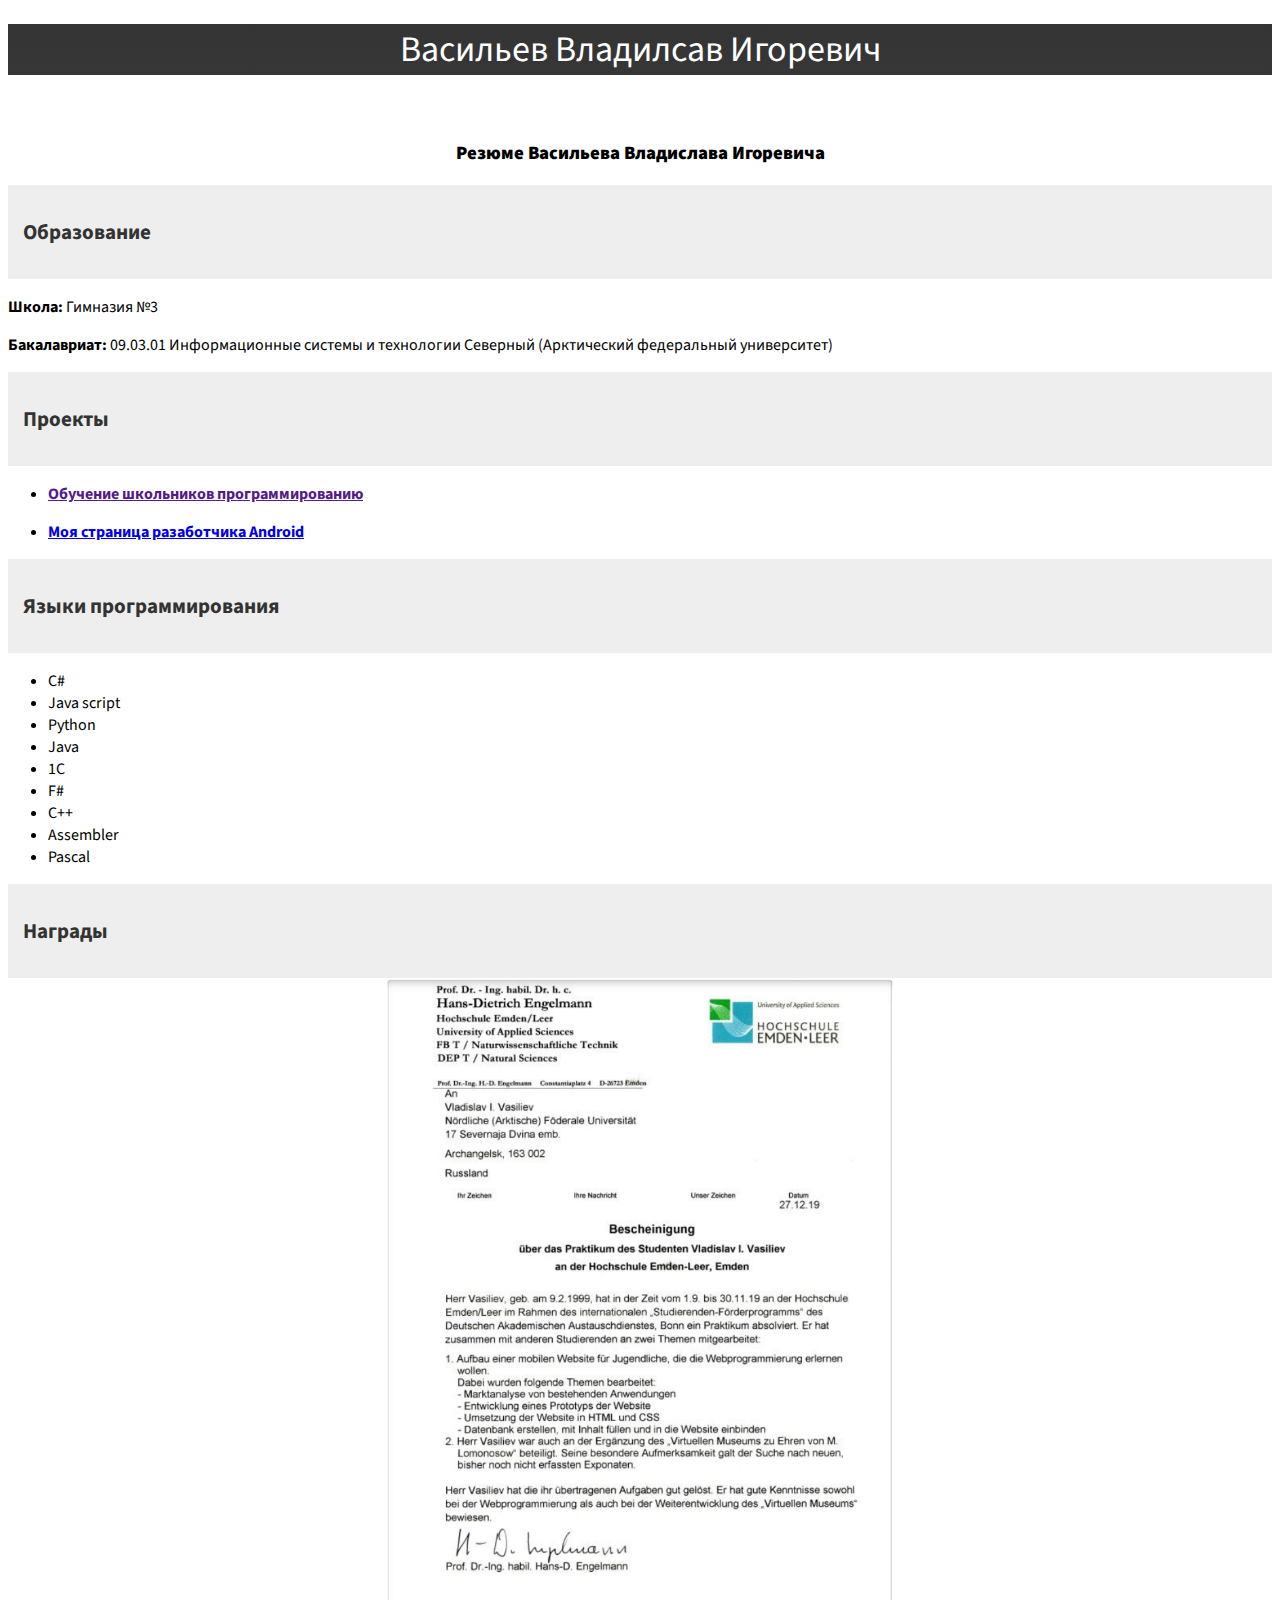
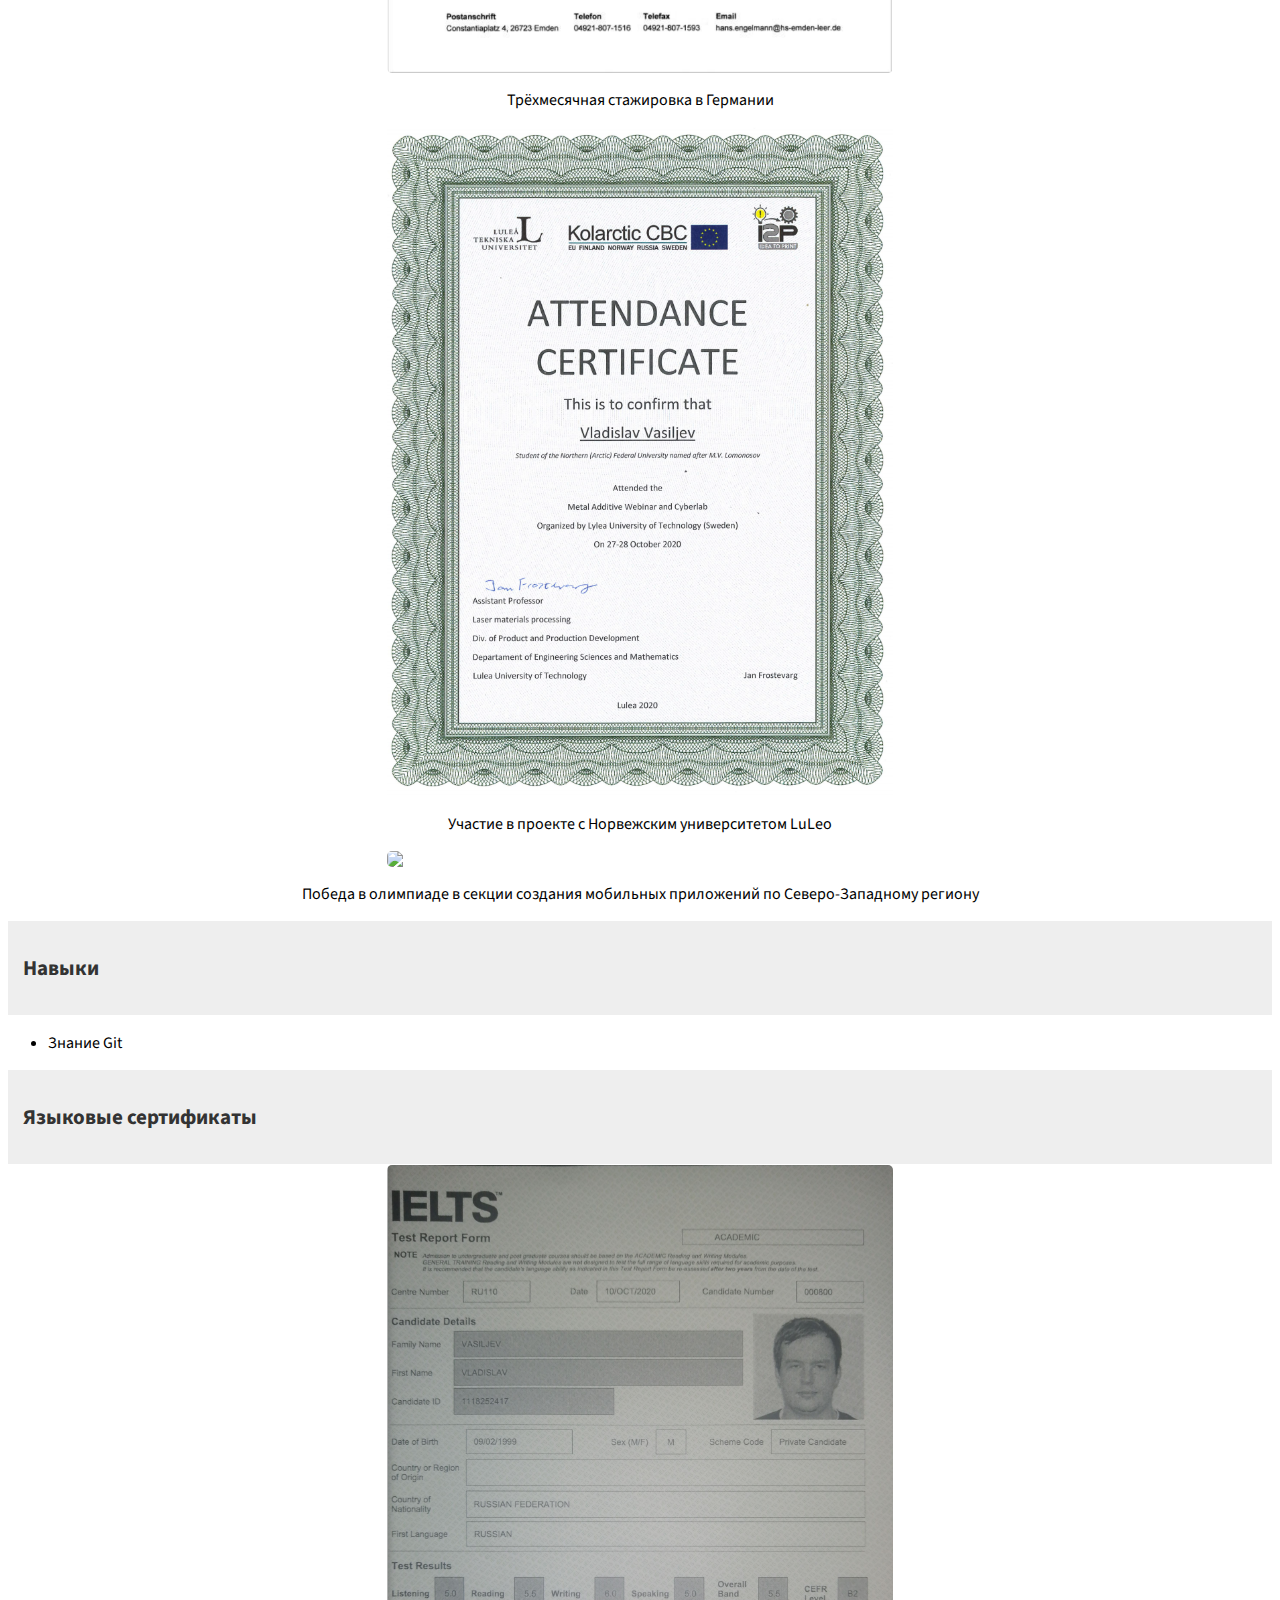
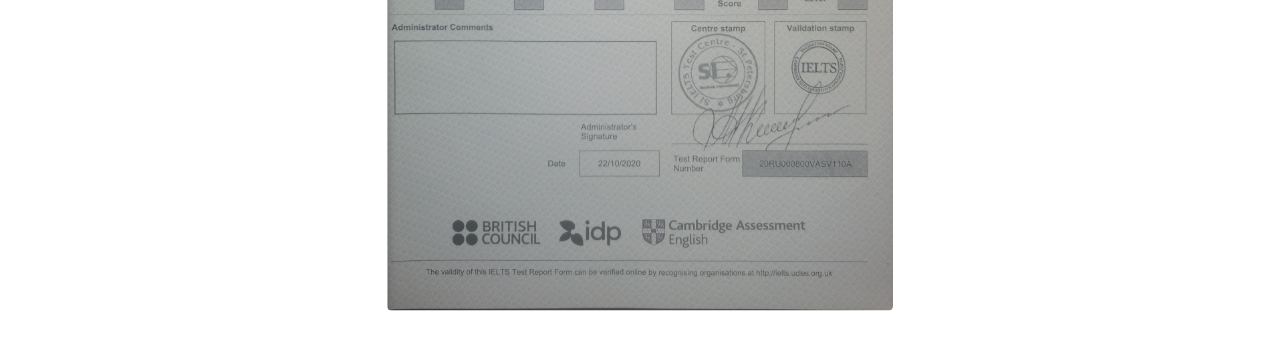
==== index.html @ 50673d23 "*Fixed multiple zoom *Add new Diploms section *Add Diploms images" ====
<!DOCTYPE HTML PUBLIC "-//W3C//DTD HTML 4.01//EN" "http://www.w3.org/TR/html4/strict.dtd">
<html>

<head>
    <meta http-equiv="Content-Type" content="text/html; charset=utf-8">
    <title>Пример веб-страницы</title>
    <!-- CSS only -->
    <link href="https://cdn.jsdelivr.net/npm/bootstrap@5.0.0-beta2/dist/css/bootstrap.min.css" rel="stylesheet"
        integrity="sha384-BmbxuPwQa2lc/FVzBcNJ7UAyJxM6wuqIj61tLrc4wSX0szH/Ev+nYRRuWlolflfl" crossorigin="anonymous">
    <style type="text/css">
        @import 'https://fonts.googleapis.com/css?family=Source+Sans+Pro:400,600,700';

        body {
            background: #FFF;
            font-family: 'Source Sans Pro';
            font-weight: 400;
        }

        h1 {
            color: #333;
            font-size: 36px;
            font-weight: normal;
            text-align: center;
        }

        h1 sup a {
            color: #999;
            font-size: 14px;
            text-decoration: none;
        }

        h1 sup a:hover {
            color: #666;
            text-decoration: none;
        }

        h1 sup a:focus,
        h1 sup a:active {
            color: #666;
            text-decoration: underline;
        }

        h2 {
            color: #333;
            font-size: 30px;
            font-weight: normal;
            text-align: left;
        }

        big {
            color: #333;
            font-size: 20px;
            font-weight: normal;
            margin: 0;
            padding: 0;
            text-align: left;
        }

        big pre {
            display: inline-block;
            font-weight: bold;
            margin: 0;
            padding: 0;
        }

        .faq-container {
            text-align: left;
            margin: 10px auto 30px auto;
            position: relative;
        }

        .faq-container article p {
            margin: 10px 15px 15px 15px;
        }

        .faq-container input[type=checkbox],
        .faq-container input[type=radio] {
            background-color: transparent;
            border: 1px solid transparent;
            height: 1px;
            position: absolute;
            width: 1px;
            margin: 4px 0 0 0;
            outline: none;
        }

        .faq-container input[type=checkbox]+label,
        .faq-container input[type=radio]+label {
            background: #EEEEEE;
            border-bottom: 1px solid #fff;
            color: #333;
            cursor: pointer;
            display: block;
            font-size: 18px;
            font-weight: normal;
            line-height: 32px;
            padding: 10px 15px;
            position: relative;
        }

        .faq-container input[type=checkbox]+label:before,
        .faq-container input[type=radio]+label:before,
        .faq-container input[type=checkbox]+label:after,
        .faq-container input[type=radio]+label:after {
            display: inline-block;
            font-family: FontAwesome;
            font-size: 24px;
            font-style: normal;
            font-weight: normal;
            text-decoration: inherit;
        }

        .faq-container input[type=checkbox]+label:before,
        .faq-container input[type=radio]+label:before {
            /* content: "\f29c"; */
            padding-right: 10px;
        }

        .faq-container input[type=checkbox]+label:after,
        .faq-container input[type=radio]+label:after {
            /* content: "\f054"; */
            float: right;
            padding-left: 10px;
        }

        .faq-container input[type=checkbox]+label:hover,
        .faq-container input[type=radio]+label:hover {
            background: #D6D6D6;
        }

        .faq-container input[type=checkbox]:checked+label,
        .faq-container input[type=radio]:checked+label {
            background: #EEEEEE;
        }

        .faq-container input[type=checkbox]:focus+label,
        .faq-container input[type=radio]:focus+label {
            background: #BEBEBE;
        }

        .faq-container input[type=checkbox]:checked+label:hover,
        .faq-container input[type=radio]:checked+label:hover {
            background: #D6D6D6;
        }

        .faq-container input[type=checkbox]:checked+label:after,
        .faq-container input[type=radio]:checked+label:after {
            -webkit-transform: rotate(90deg);
            -moz-transform: rotate(90deg);
            -ms-transform: rotate(90deg);
            -o-transform: rotate(90deg);
            transform: rotate(90deg);
        }

        .faq-container input[type=checkbox]+label+article,
        .faq-container input[type=radio]+label+article {
            display: none;
            /* display: none; - Content is ignored by screen readers, additionally stops tabbing through hidden content */
            height: 0;
            max-height: 0;
            overflow: hidden;
            /* 0, 0, hidden; - Content is ignored by screen readers, but tab key still steps through hidden elements */
            -webkit-transition: all 1.5s ease-in-out;
            -moz-transition: all 1.5s ease-in-out;
            -o-transition: all 1.5s ease-in-out;
            -ms-transition: all 1.5s ease-in-out;
            transition: all 1.5s ease-in-out;
        }

        .faq-container input[type=checkbox]:checked+label+article,
        .faq-container input[type=radio]:checked+label+article {
            display: block;
            height: auto;
            max-height: 2000px;
            -webkit-transition: all 1.5s ease-in-out;
            -moz-transition: all 1.5s ease-in-out;
            -o-transition: all 1.5s ease-in-out;
            -ms-transition: all 1.5s ease-in-out;
            transition: all 1.5s ease-in-out;
        }

        .headership {
            background: linear-gradient(rgba(0, 0, 0, 0.8), rgb(92, 92, 92)), url(http://webexpert.com.ua/wp-content/uploads/2020/03/source-code.jpeg);
            background-repeat: no-repeat;
            background-size: cover;
            background-attachment: fixed;
            background-position: top;
        }

        .header-color {
            color: #ffffff;
        }

        /* image zoom */
        #myImg {
            border-radius: 5px;
            cursor: pointer;
            transition: 0.3s;
            display: block;
            margin-left: auto;
            margin-right: auto
        }

        #myImg:hover {
            opacity: 0.7;
        }

        /* The Modal (background) */
        .modal {
            display: none;
            /* Hidden by default */
            position: fixed;
            /* Stay in place */
            z-index: 1;
            /* Sit on top */
            padding-top: 100px;
            /* Location of the box */
            left: 0;
            top: 0;
            width: 100%;
            /* Full width */
            height: 100%;
            /* Full height */
            overflow: auto;
            /* Enable scroll if needed */
            background-color: rgb(0, 0, 0);
            /* Fallback color */
            background-color: rgba(0, 0, 0, 0.9);
            /* Black w/ opacity */
        }

        /* Modal Content (image) */
        .modal-content {
            margin: auto;
            display: block;
            width: 75%;
            /* //max-width: 75%; */
        }

        /* Caption of Modal Image */
        #caption {
            margin: auto;
            display: block;
            width: 80%;
            max-width: 700px;
            text-align: center;
            color: #ccc;
            padding: 10px 0;
            height: 150px;
        }

        /* Add Animation */
        .modal-content,
        #caption {
            -webkit-animation-name: zoom;
            -webkit-animation-duration: 0.6s;
            animation-name: zoom;
            animation-duration: 0.6s;
        }

        .out {
            animation-name: zoom-out;
            animation-duration: 0.6s;
        }

        @-webkit-keyframes zoom {
            from {
                -webkit-transform: scale(1)
            }

            to {
                -webkit-transform: scale(2)
            }
        }

        @keyframes zoom {
            from {
                transform: scale(0.4)
            }

            to {
                transform: scale(1)
            }
        }

        @keyframes zoom-out {
            from {
                transform: scale(1)
            }

            to {
                transform: scale(0)
            }
        }

        /* The Close Button */
        .close {
            position: absolute;
            top: 15px;
            right: 35px;
            color: #f1f1f1;
            font-size: 40px;
            font-weight: bold;
            transition: 0.3s;
        }

        .close:hover,
        .close:focus {
            color: #bbb;
            text-decoration: none;
            cursor: pointer;
        }

        /* 100% Image Width on Smaller Screens */
        @media only screen and (max-width: 700px) {
            .modal-content {
                width: 100%;
            }
        }
    </style>
</head>

<body>
    <main>
        <div class="headership position-relative overflow-hidden p-3 p-md-5 text-center bg-light">
            <div class="p-lg-5 mx-auto my-5">
                <h1 class="display-4 fw-normal header-color">Васильев Владилсав Игоревич</h1>
                <p class="lead fw-normal"></p>
            </div>
        </div>


        <div class="container">
            <br>
            <h3 align="center"><b>Резюме Васильева Владислава Игоревича</b></h3>
            <section class="faq-container">

                <input id="faq2a" name="faq2" type="checkbox" checked="checked" data-bs-toggle="collapse"
                    href="#multiCollapseExample1" role="button" aria-expanded="false"
                    aria-controls="multiCollapseExample1">
                <label for="faq2a">
                    <h3>Образование</h3>
                </label>
                <div class="col">
                    <div class="collapse multi-collapse" id="multiCollapseExample1">
                        <div class="card card-body">
                            <p><strong>Школа:</strong> Гимназия №3</p>
                            <p><strong>Бакалавриат:</strong> 09.03.01 Информационные системы и технологии Северный
                                (Арктический
                                федеральный университет)</p>
                        </div>
                    </div>
                </div>

                <input id="faq2b" name="faq2" type="checkbox" checked="checked" data-bs-toggle="collapse"
                    href="#multiCollapseExample2" role="button" aria-expanded="false"
                    aria-controls="multiCollapseExample2">
                <label for="faq2b">
                    <h3>Проекты</h3>
                </label>
                <div class="col">
                    <div class="collapse multi-collapse" id="multiCollapseExample2">
                        <div class="card card-body">
                            <ul>
                                <li>
                                    <p><strong><a href="">Обучение школьников программированию</a></strong></p>
                                </li>
                                <li>
                                    <p><strong><a
                                                href="https://play.google.com/store/apps/dev?id=5804151805966242972&hl=ru&gl=US">Моя
                                                страница разаботчика Android</a></strong></p>
                                </li>
                            </ul>
                        </div>
                    </div>
                </div>

                <input id="faq2c" name="faq2" type="checkbox" data-bs-toggle="collapse" href="#multiCollapseExample3"
                    role="button" aria-expanded="false" aria-controls="multiCollapseExample3">
                <label for="faq2c">
                    <h3>Языки программирования</h3>
                </label>
                <div class="col">
                    <div class="collapse multi-collapse" id="multiCollapseExample3">
                        <div class="card card-body">
                            <ul>
                                <li>C#</li>
                                <li>Java script</li>
                                <li>Python</li>
                                <li>Java</li>
                                <li>1C</li>
                                <li>F#</li>
                                <li>C++</li>
                                <li>Assembler</li>
                                <li>Pascal</li>
                            </ul>
                        </div>
                    </div>
                </div>

                <input id="faq2d" name="faq2" type="checkbox" data-bs-toggle="collapse" href="#multiCollapseExample4"
                    role="button" aria-expanded="false" aria-controls="multiCollapseExample4">
                <label for="faq2d">
                    <h3>Награды</h3>
                </label>
                <div class="col">
                    <div class="collapse multi-collapse" id="multiCollapseExample4">
                        <div class="card card-body">
                            <img id="myImg" src="img/GermanyIntership.png" width="40%" onclick="ImgClick(1)">
                            <div id="myModal1" class="modal" onclick="Modal()">
                                <img class="modal-content" id="img1" src="img/GermanyIntership.png">
                            </div>
                            <p align="center">Трёхмесячная стажировка в Германии</p>
                            <img id="myImg" src="img/IdeaToProject.png" width="40%" onclick="ImgClick(2)">
                            <div id="myModal2" class="modal" onclick="Modal()">
                                <img class="modal-content" id="img2" src="img/IdeaToProject.png">
                            </div>
                            <p align="center">Участие в проекте с Норвежским университетом LuLeo</p>
                            <img id="myImg" src="img/ITPlanet.png" width="40%" onclick="ImgClick(3)">
                            <div id="myModal3" class="modal" onclick="Modal()">
                                <img class="modal-content" id="img3" src="img/ITPlanet.png">
                            </div>
                            <p align="center">Победа в олимпиаде в секции создания мобильных приложений по Северо-Западному региону</p>
                        </div>
                    </div>
                </div>

                <input id="faq2e" name="faq2" type="checkbox" data-bs-toggle="collapse" href="#multiCollapseExample5"
                    role="button" aria-expanded="false" aria-controls="multiCollapseExample5">
                <label for="faq2e">
                    <h3>Навыки</h3>
                </label>
                <div class="col">
                    <div class="collapse multi-collapse" id="multiCollapseExample5">
                        <div class="card card-body">
                            <ul>
                                <li>Знание Git</li>
                            </ul>
                        </div>
                    </div>
                </div>

                <input id="faq2f" name="faq2" type="checkbox" data-bs-toggle="collapse" href="#multiCollapseExample6"
                    role="button" aria-expanded="false" aria-controls="multiCollapseExample6">
                <label for="faq2f">
                    <h3>Языковые сертификаты</h3>
                </label>
                <div class="col">
                    <div class="collapse multi-collapse" id="multiCollapseExample6">
                        <div class="card card-body">
                            <img id="myImg" src="img/IELTS.png" width="40%" onclick="ImgClick(4)">
                            <div id="myModal4" class="modal" onclick="Modal()">
                                <img class="modal-content" id="img4" src="img/IELTS.png">
                            </div>
                        </div>
                    </div>
                </div>
            </section>
        </div>
    </main>
    <!-- JavaScript Bundle with Popper -->
    <script src="https://cdn.jsdelivr.net/npm/bootstrap@5.0.0-beta2/dist/js/bootstrap.bundle.min.js"
        integrity="sha384-b5kHyXgcpbZJO/tY9Ul7kGkf1S0CWuKcCD38l8YkeH8z8QjE0GmW1gYU5S9FOnJ0" crossorigin="anonymous">
    </script>
    <script>
        // Get the modal
        var modal
        var ImgElemGlobal = "null";

        // Get the image and insert it inside the modal - use its "alt" text as a caption
        // var img = document.getElementById('myImg');
        // var modalImg = document.getElementById("img01");
        // var captionText = document.getElementById("caption");
        // img.onclick = function (ImgElement) {
        function ImgClick(ImgElement){
            modal = document.getElementById('myModal' + ImgElement);
            var img = document.getElementById("myImg" + ImgElement);
            var modalImg = document.getElementById("img" + ImgElement);
            var captionText = document.getElementById("caption" + ImgElement);
            modal.style.display = "block";
            // modalImg.src = this.src;
            modalImg.alt = this.alt;
            ImgElemGlobal = ImgElement;
            // captionText.innerHTML = this.alt;
        }



        // When the user clicks on <span> (x), close the modal
        // modal.onclick = function () {
        function Modal(){
            ImgElemGlobal.className += " out";
            setTimeout(function () {
                modal.style.display = "none";
                ImgElemGlobal.className = "modal-content";
            }, 400);

        }

    </script>

</body>

</html>




<!-- <div class="container">
        <section class="accordion">
            <input type="checkbox" name="collapse" id="handle1" checked="checked">
            <h2 class="handle">
                <label for="handle1">Образование</label>
            </h2>
            <div class="content">
                <p><strong>Школа:</strong> Гимназия №3</p>
                <p><strong>Бакалавриат:</strong> 09.03.01 Информационные системы и технологии Северный (Арктический
                    федеральный университет)</p>
            </div>
        </section>
        <section class="accordion">
            <input type="checkbox" name="collapse" id="handle2">
            <h2 class="handle">
                <label for="handle2">Проекты</label>
            </h2>
            <div class="content">
                <ul>
                    <li><p><strong><a href = "">Обучение школьников программированию</a></strong></p></li>
                    <li><p><strong><a href = "https://play.google.com/store/apps/dev?id=5804151805966242972&hl=ru&gl=US">Моя страница разаботчика Android</a></strong></p></li>
                </ul>
            </div>
        </section>
        <section class="accordion">
            <input type="checkbox" name="collapse" id="handle3">
            <h2 class="handle">
                <label for="handle3">Языки программирования</label>
            </h2>
            <div class="content">
                <ul>
                    <li>C#</li>
                    <li>Java script</li>
                    <li>Python</li>
                    <li>Java</li>
                    <li>1C</li>
                    <li>F#</li>
                    <li>C++</li>
                    <li>Assembler</li>
                    <li>Pascal</li>
                </ul>
            </div>
        </section>
        <section class="accordion">
            <input type="checkbox" name="collapse" id="handle4">
            <h2 class="handle">
                <label for="handle4">Навыки</label>
            </h2>
            <div class="content">
                <ul>
                    <li>Знание Git</li>
                </ul>
            </div>
        </section>
        <section class="accordion">
            <input type="checkbox" name="collapse" id="handle5">
            <h2 class="handle">
                <label for="handle5">Языковые сертификаты</label>
            </h2>
            <div class="content">

            </div>
        </section> -->
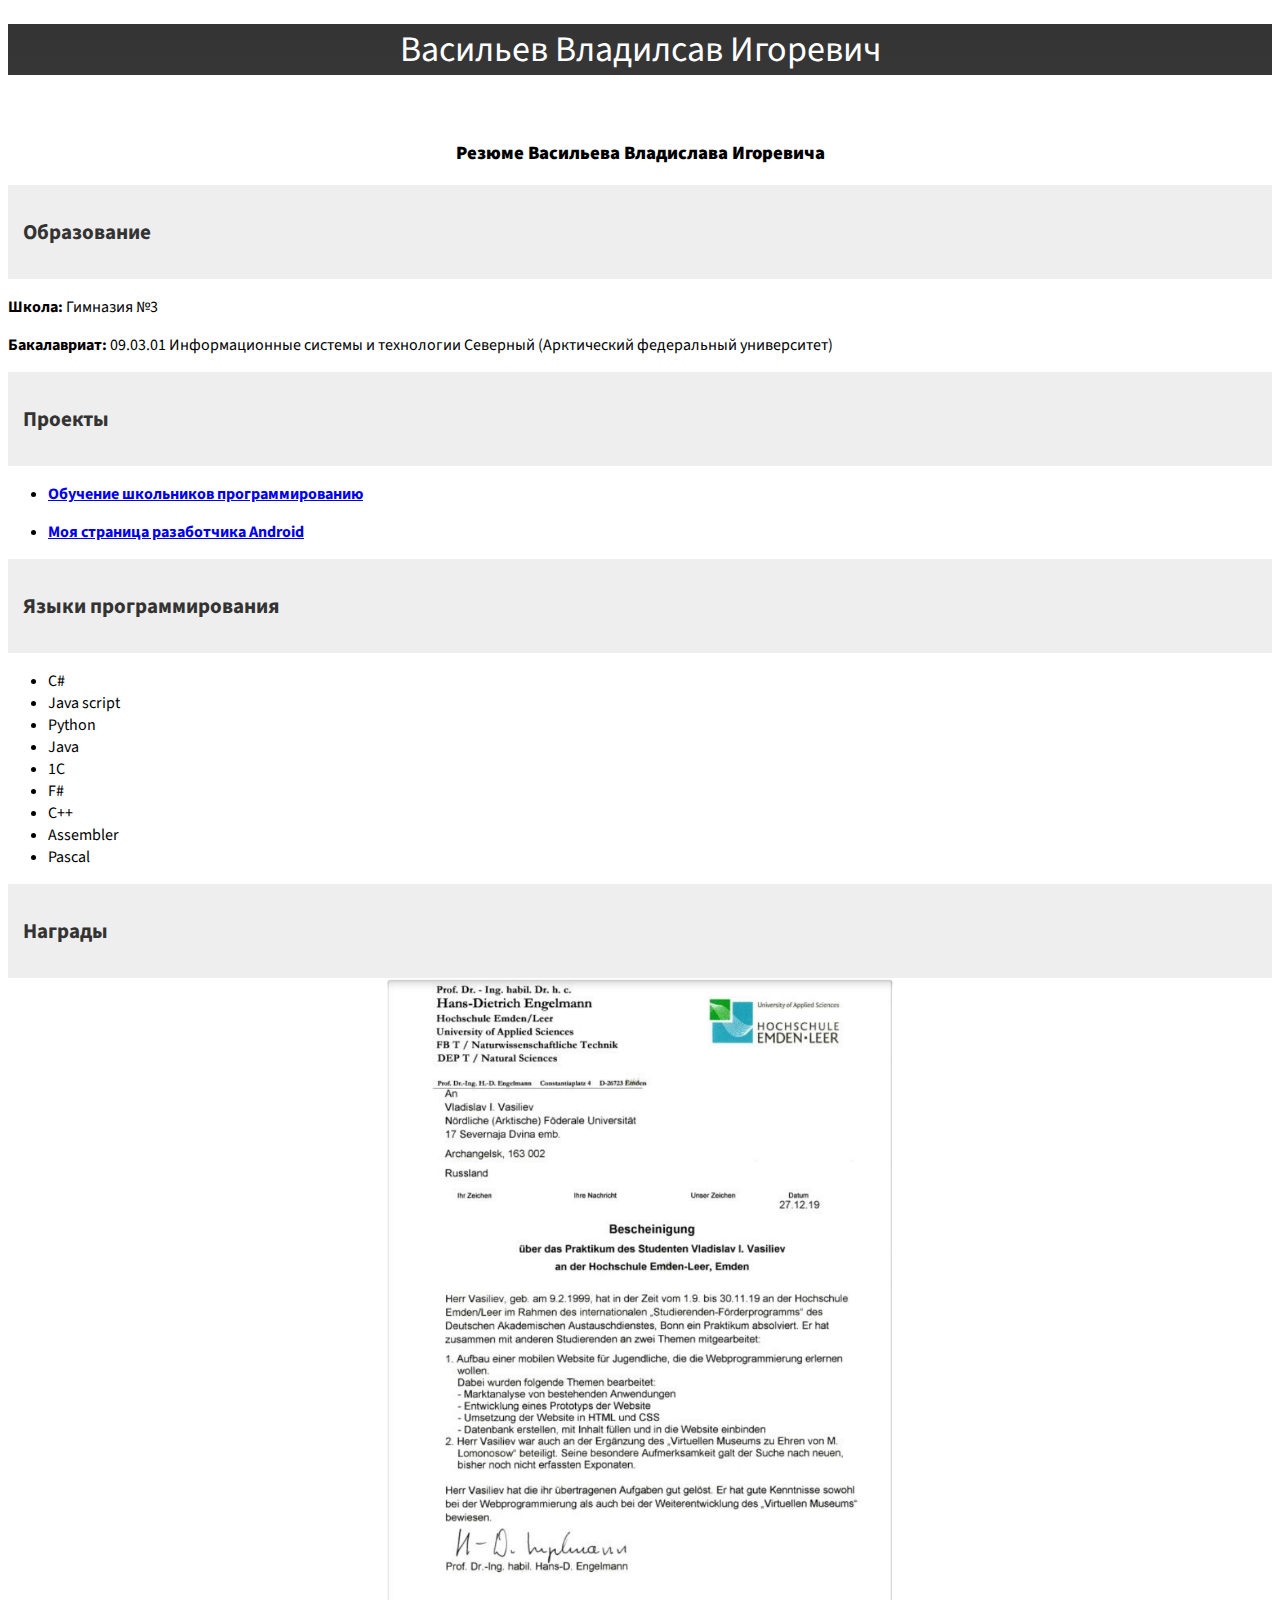
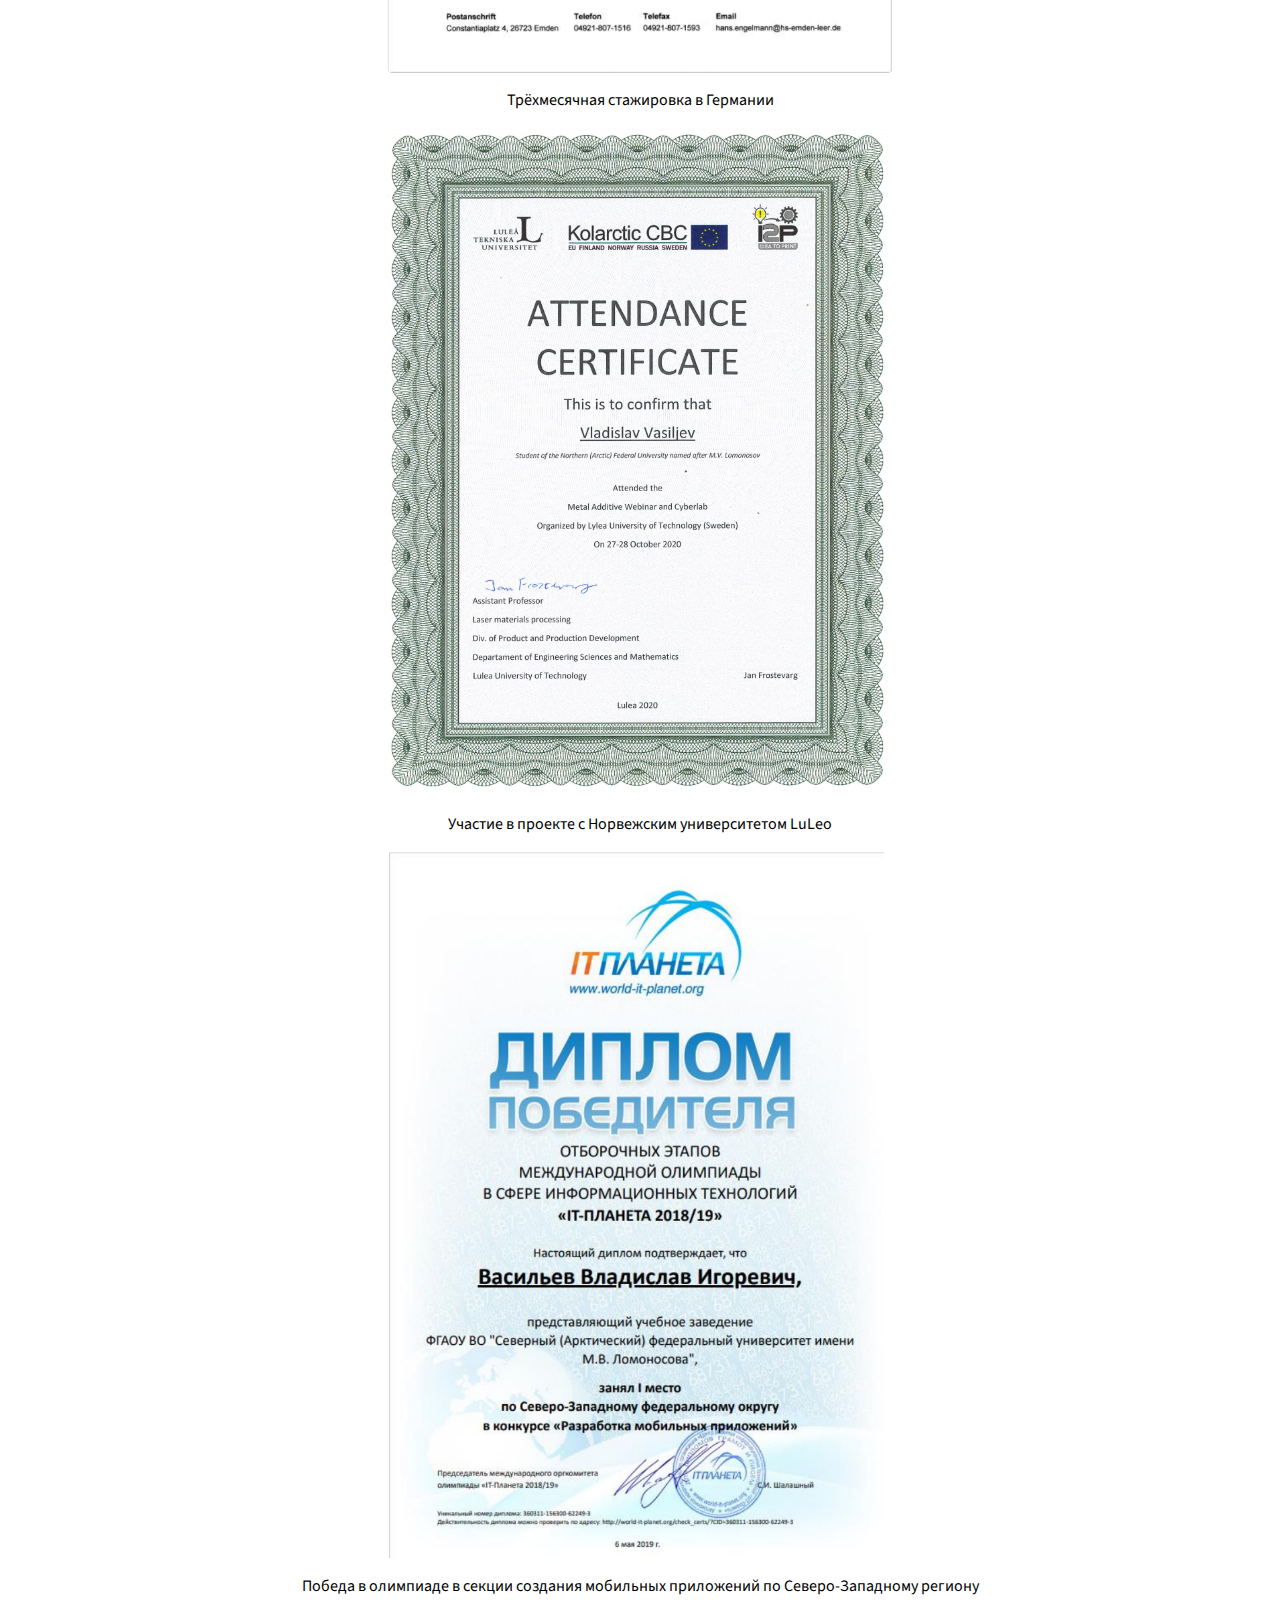
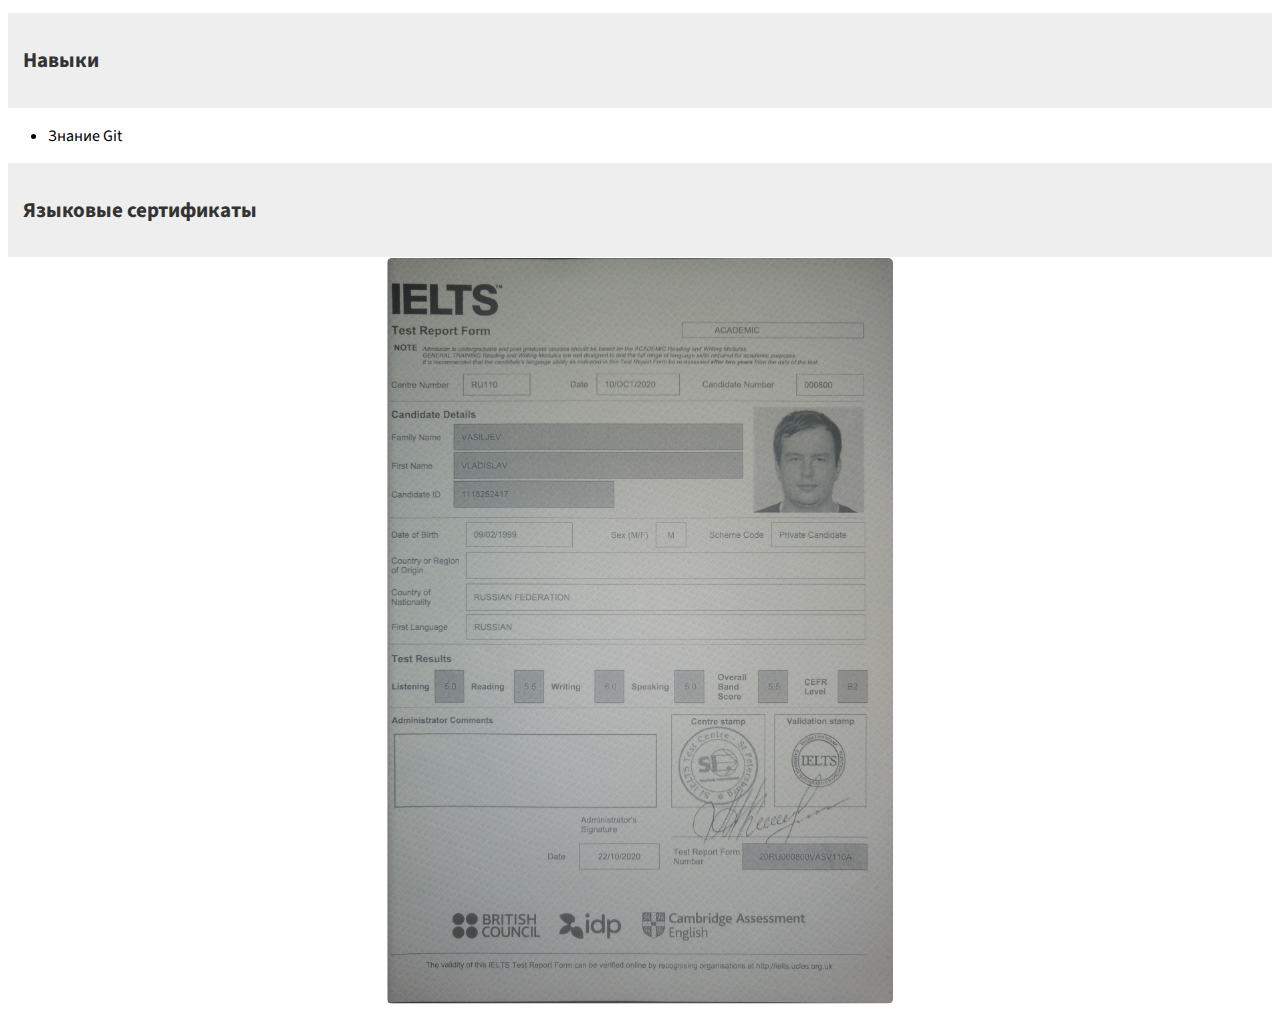
==== commit 8ccbffa9: "*add German project link" ====
--- a/index.html
+++ b/index.html
@@ -363,7 +363,7 @@
                         <div class="card card-body">
                             <ul>
                                 <li>
-                                    <p><strong><a href="">Обучение школьников программированию</a></strong></p>
+                                    <p><strong><a href="https://ostfriesland-programmiert.firebaseapp.com/">Обучение школьников программированию</a></strong></p>
                                 </li>
                                 <li>
                                     <p><strong><a
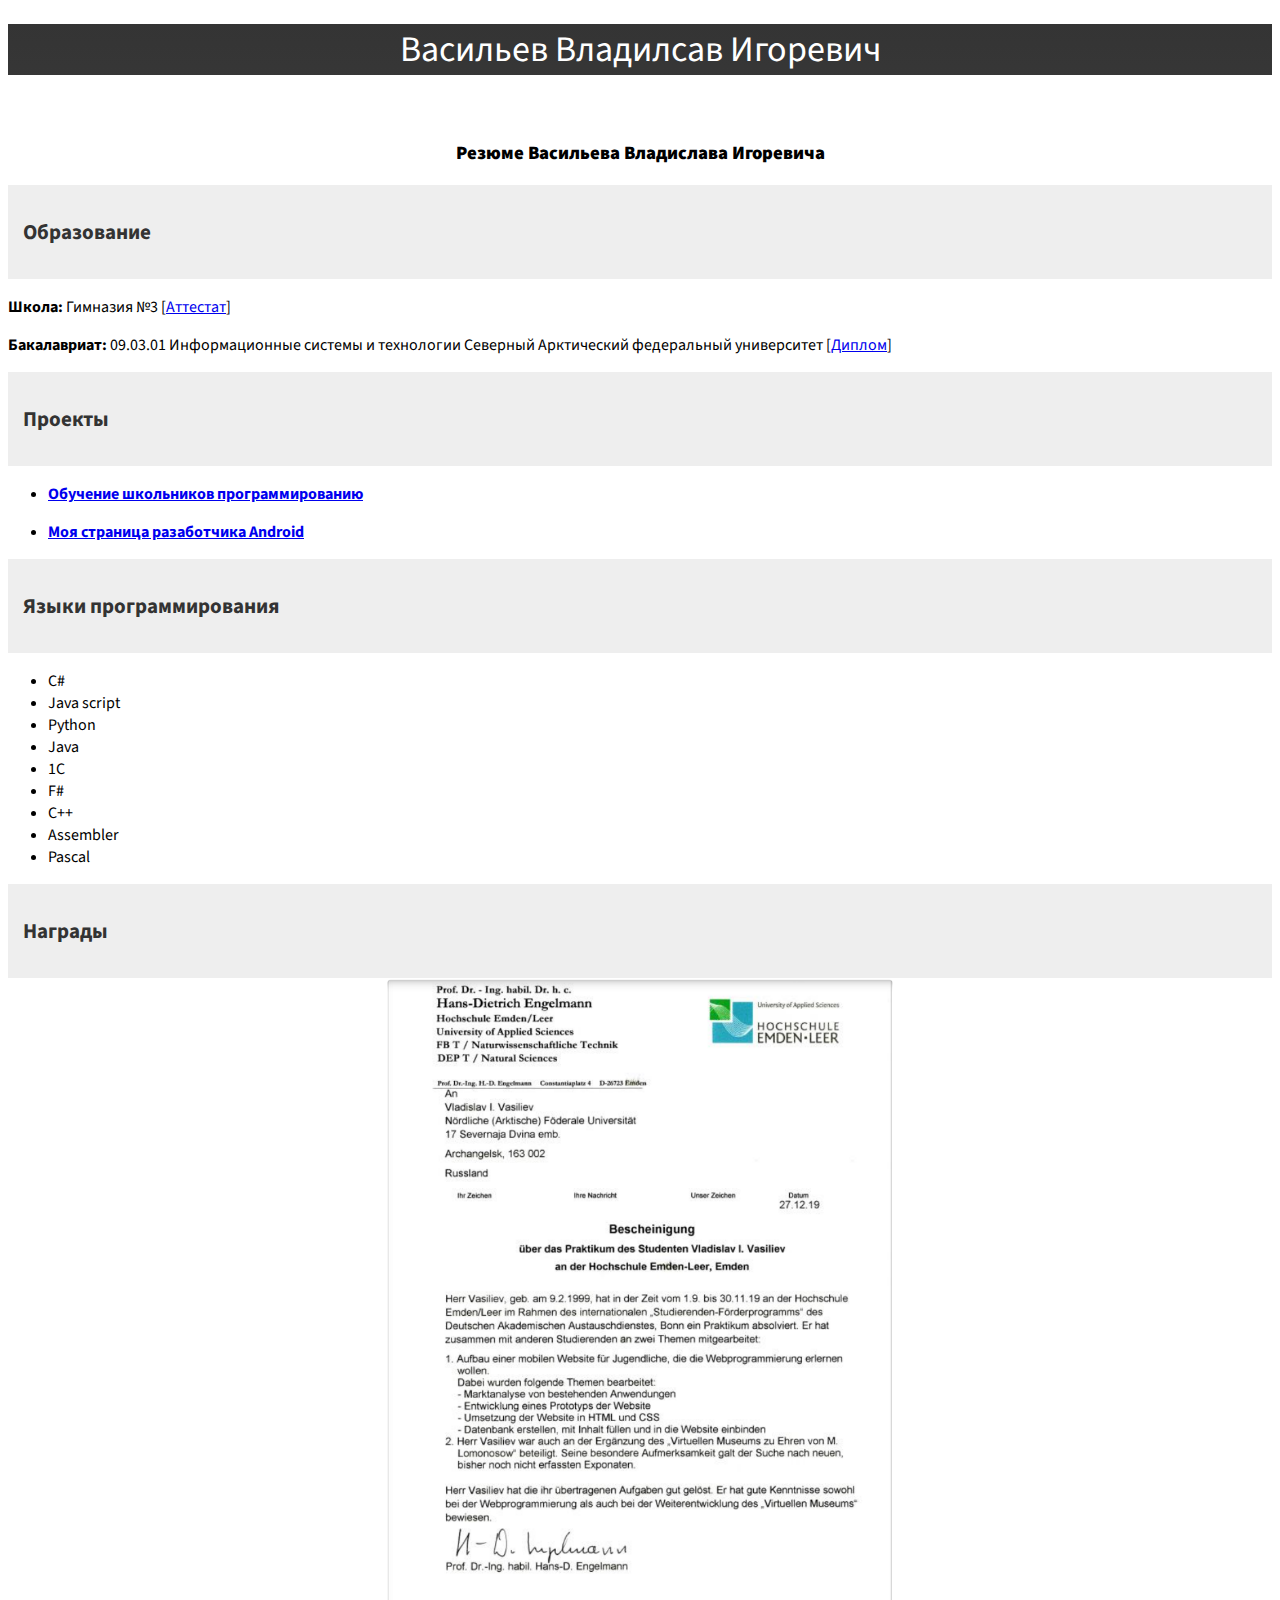
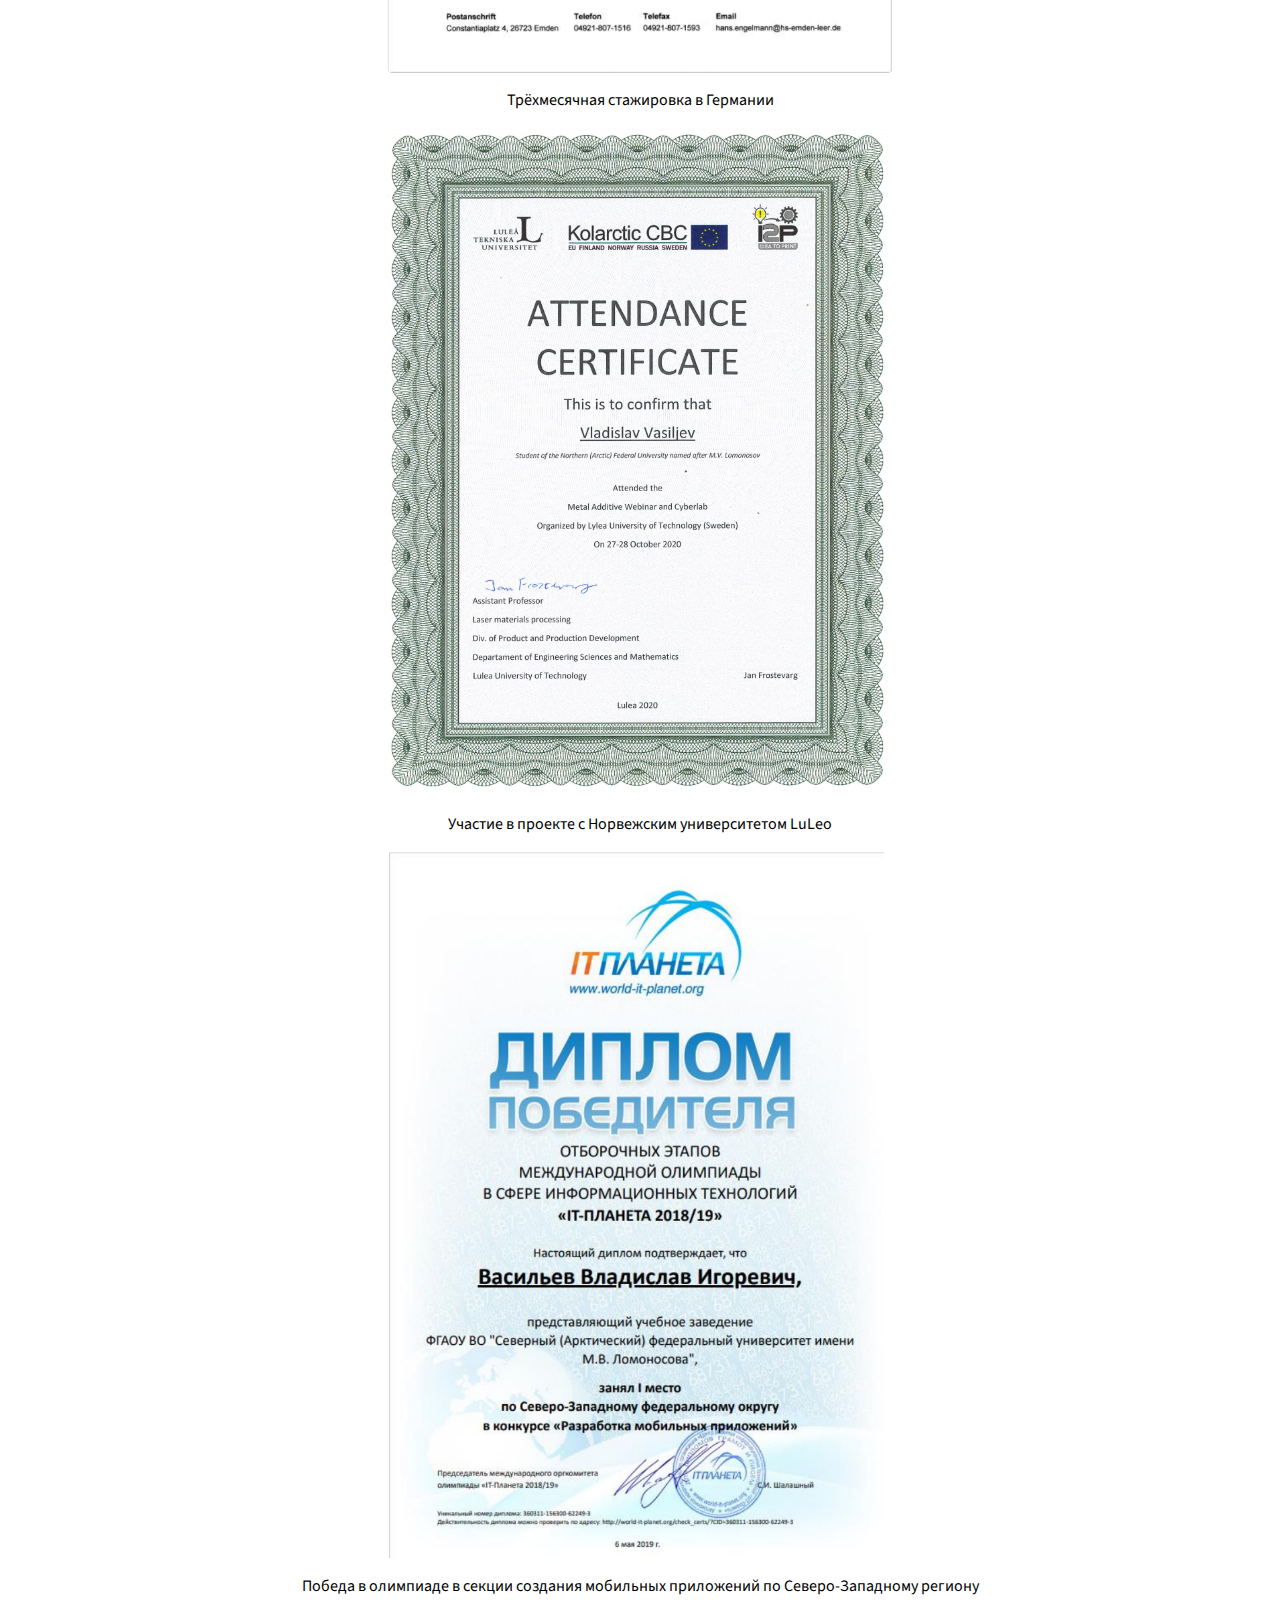
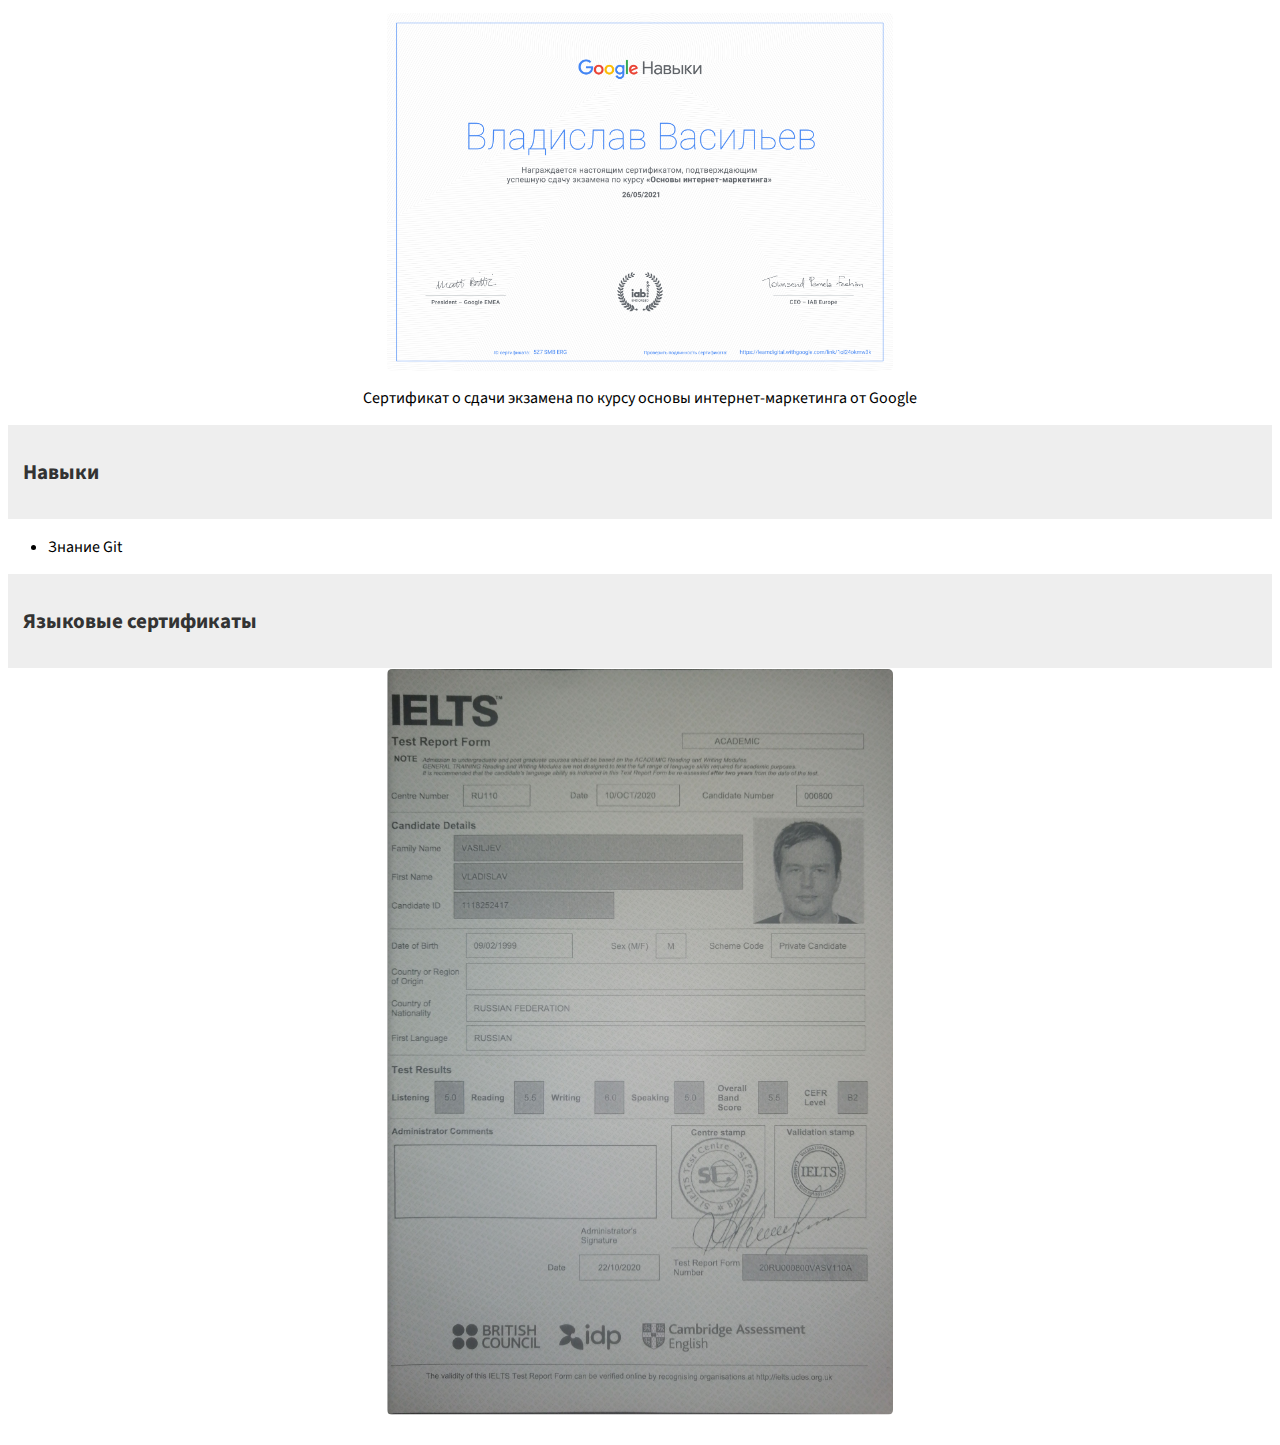
==== commit 61782b9c: "Add logo and others" ====
--- a/index.html
+++ b/index.html
@@ -3,7 +3,8 @@
 
 <head>
     <meta http-equiv="Content-Type" content="text/html; charset=utf-8">
-    <title>Пример веб-страницы</title>
+    <title>Резюме Васильева Владислава</title>
+    <link rel="icon" href="/img/cv.svg" type="image/png">
     <!-- CSS only -->
     <link href="https://cdn.jsdelivr.net/npm/bootstrap@5.0.0-beta2/dist/css/bootstrap.min.css" rel="stylesheet"
         integrity="sha384-BmbxuPwQa2lc/FVzBcNJ7UAyJxM6wuqIj61tLrc4wSX0szH/Ev+nYRRuWlolflfl" crossorigin="anonymous">
@@ -344,10 +345,10 @@
                 <div class="col">
                     <div class="collapse multi-collapse" id="multiCollapseExample1">
                         <div class="card card-body">
-                            <p><strong>Школа:</strong> Гимназия №3</p>
+                            <p><strong>Школа:</strong> Гимназия №3 [<a href="school.html">Аттестат</a>]</p> 
                             <p><strong>Бакалавриат:</strong> 09.03.01 Информационные системы и технологии Северный
-                                (Арктический
-                                федеральный университет)</p>
+                                Арктический
+                                федеральный университет  [<a href="university.html">Диплом</a>]</p>
                         </div>
                     </div>
                 </div>
@@ -421,6 +422,11 @@
                                 <img class="modal-content" id="img3" src="img/ITPlanet.png">
                             </div>
                             <p align="center">Победа в олимпиаде в секции создания мобильных приложений по Северо-Западному региону</p>
+                            <img id="myImg" src="img/GoogleMarketing.png" width="40%" onclick="ImgClick(4)">
+                            <div id="myModal4" class="modal" onclick="Modal()">
+                                <img class="modal-content" id="img4" src="img/GoogleMarketing.png">
+                            </div>
+                            <p align="center">Сертификат о сдачи экзамена по курсу основы интернет-маркетинга от Google</p>
                         </div>
                     </div>
                 </div>
@@ -448,9 +454,9 @@
                 <div class="col">
                     <div class="collapse multi-collapse" id="multiCollapseExample6">
                         <div class="card card-body">
-                            <img id="myImg" src="img/IELTS.png" width="40%" onclick="ImgClick(4)">
-                            <div id="myModal4" class="modal" onclick="Modal()">
-                                <img class="modal-content" id="img4" src="img/IELTS.png">
+                            <img id="myImg" src="img/IELTS.png" width="40%" onclick="ImgClick(5)">
+                            <div id="myModal5" class="modal" onclick="Modal()">
+                                <img class="modal-content" id="img5" src="img/IELTS.png">
                             </div>
                         </div>
                     </div>
@@ -500,72 +506,4 @@
     </script>
 
 </body>
-
-</html>
-
-
-
-
-<!-- <div class="container">
-        <section class="accordion">
-            <input type="checkbox" name="collapse" id="handle1" checked="checked">
-            <h2 class="handle">
-                <label for="handle1">Образование</label>
-            </h2>
-            <div class="content">
-                <p><strong>Школа:</strong> Гимназия №3</p>
-                <p><strong>Бакалавриат:</strong> 09.03.01 Информационные системы и технологии Северный (Арктический
-                    федеральный университет)</p>
-            </div>
-        </section>
-        <section class="accordion">
-            <input type="checkbox" name="collapse" id="handle2">
-            <h2 class="handle">
-                <label for="handle2">Проекты</label>
-            </h2>
-            <div class="content">
-                <ul>
-                    <li><p><strong><a href = "">Обучение школьников программированию</a></strong></p></li>
-                    <li><p><strong><a href = "https://play.google.com/store/apps/dev?id=5804151805966242972&hl=ru&gl=US">Моя страница разаботчика Android</a></strong></p></li>
-                </ul>
-            </div>
-        </section>
-        <section class="accordion">
-            <input type="checkbox" name="collapse" id="handle3">
-            <h2 class="handle">
-                <label for="handle3">Языки программирования</label>
-            </h2>
-            <div class="content">
-                <ul>
-                    <li>C#</li>
-                    <li>Java script</li>
-                    <li>Python</li>
-                    <li>Java</li>
-                    <li>1C</li>
-                    <li>F#</li>
-                    <li>C++</li>
-                    <li>Assembler</li>
-                    <li>Pascal</li>
-                </ul>
-            </div>
-        </section>
-        <section class="accordion">
-            <input type="checkbox" name="collapse" id="handle4">
-            <h2 class="handle">
-                <label for="handle4">Навыки</label>
-            </h2>
-            <div class="content">
-                <ul>
-                    <li>Знание Git</li>
-                </ul>
-            </div>
-        </section>
-        <section class="accordion">
-            <input type="checkbox" name="collapse" id="handle5">
-            <h2 class="handle">
-                <label for="handle5">Языковые сертификаты</label>
-            </h2>
-            <div class="content">
-
-            </div>
-        </section> -->+</html>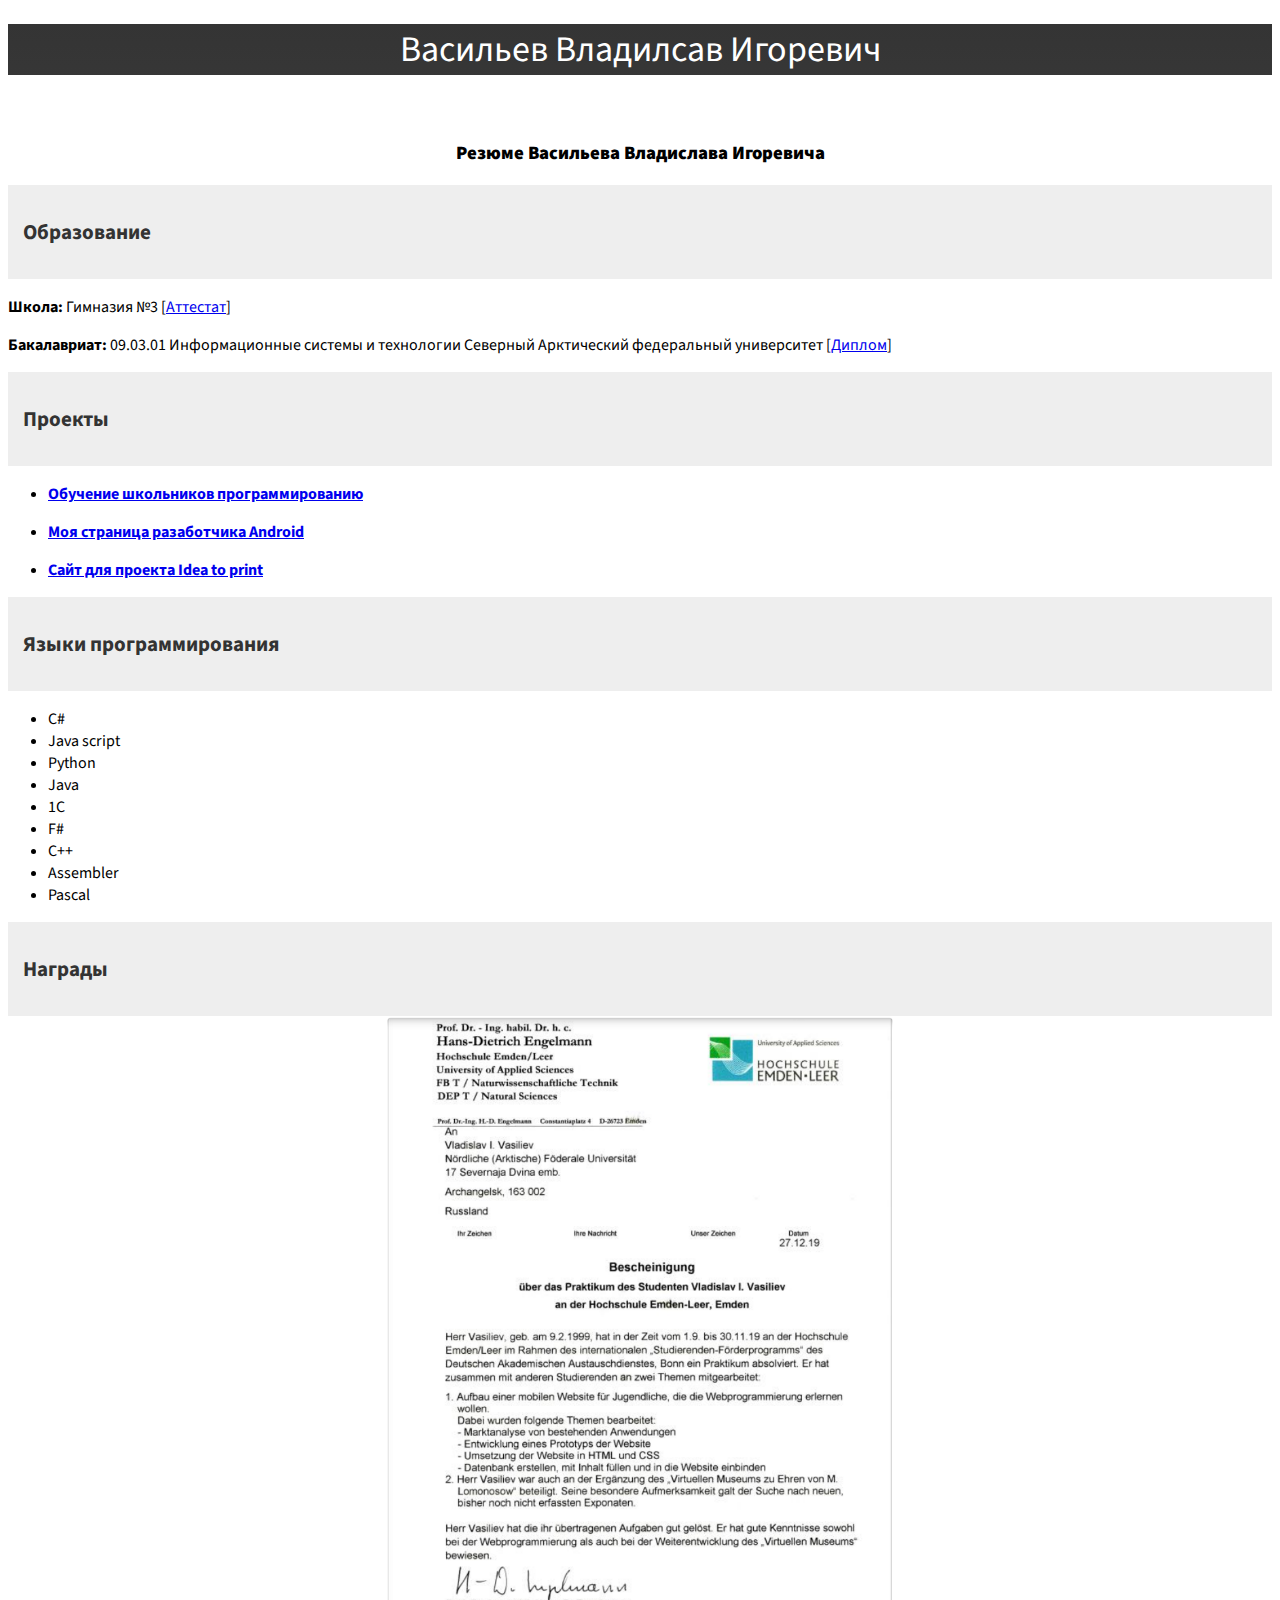
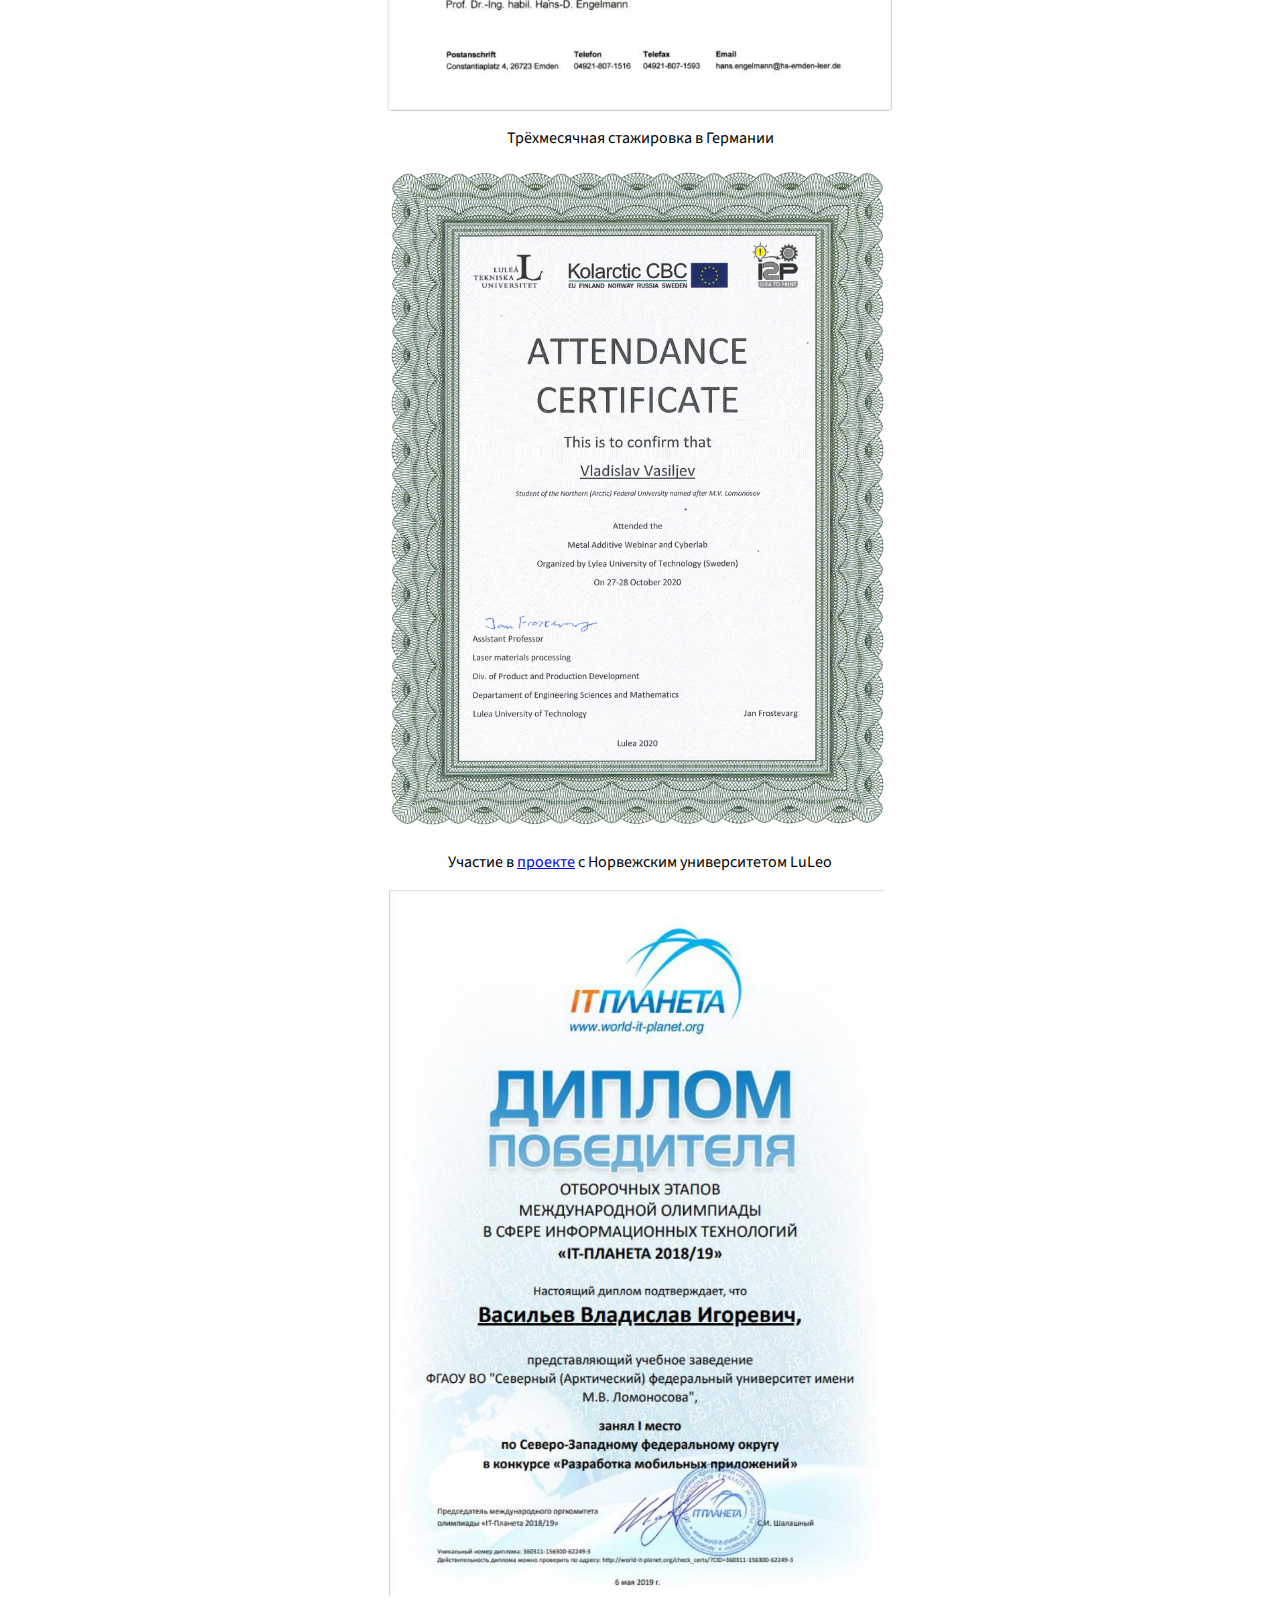
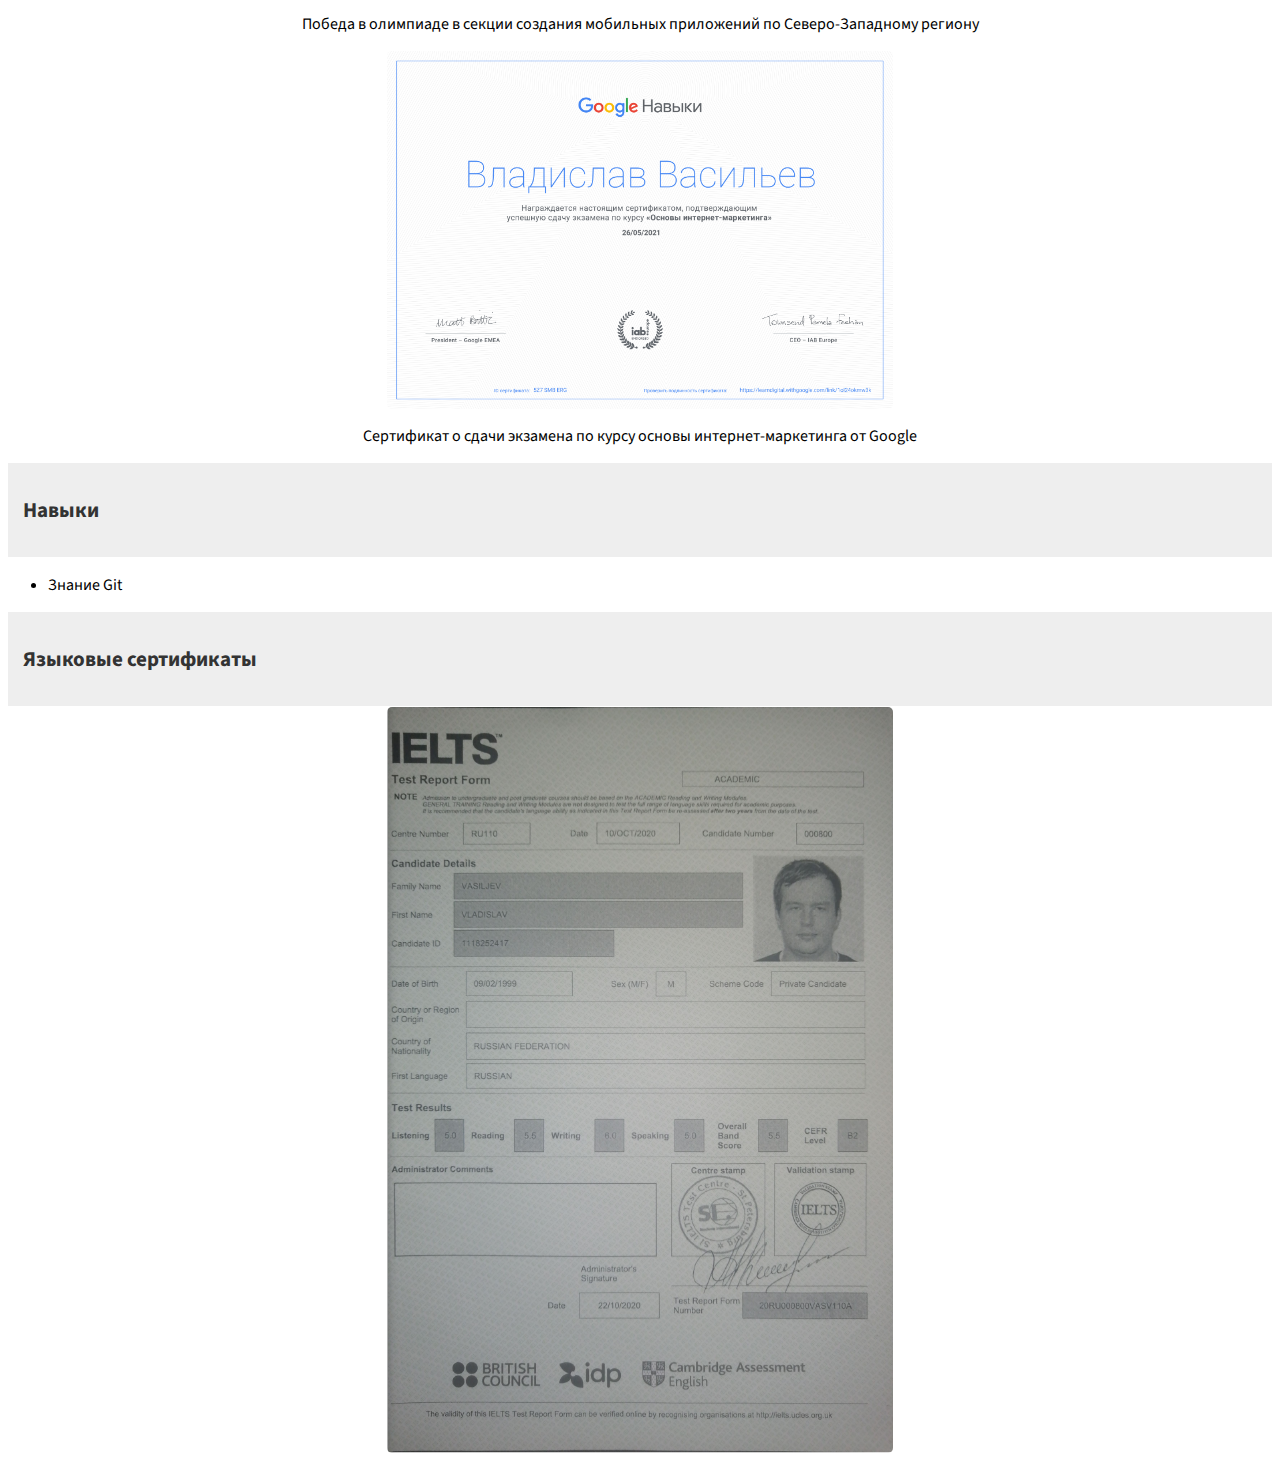
==== commit 799369d2: "*add School grade" ====
--- a/index.html
+++ b/index.html
@@ -8,317 +8,7 @@
     <!-- CSS only -->
     <link href="https://cdn.jsdelivr.net/npm/bootstrap@5.0.0-beta2/dist/css/bootstrap.min.css" rel="stylesheet"
         integrity="sha384-BmbxuPwQa2lc/FVzBcNJ7UAyJxM6wuqIj61tLrc4wSX0szH/Ev+nYRRuWlolflfl" crossorigin="anonymous">
-    <style type="text/css">
-        @import 'https://fonts.googleapis.com/css?family=Source+Sans+Pro:400,600,700';
-
-        body {
-            background: #FFF;
-            font-family: 'Source Sans Pro';
-            font-weight: 400;
-        }
-
-        h1 {
-            color: #333;
-            font-size: 36px;
-            font-weight: normal;
-            text-align: center;
-        }
-
-        h1 sup a {
-            color: #999;
-            font-size: 14px;
-            text-decoration: none;
-        }
-
-        h1 sup a:hover {
-            color: #666;
-            text-decoration: none;
-        }
-
-        h1 sup a:focus,
-        h1 sup a:active {
-            color: #666;
-            text-decoration: underline;
-        }
-
-        h2 {
-            color: #333;
-            font-size: 30px;
-            font-weight: normal;
-            text-align: left;
-        }
-
-        big {
-            color: #333;
-            font-size: 20px;
-            font-weight: normal;
-            margin: 0;
-            padding: 0;
-            text-align: left;
-        }
-
-        big pre {
-            display: inline-block;
-            font-weight: bold;
-            margin: 0;
-            padding: 0;
-        }
-
-        .faq-container {
-            text-align: left;
-            margin: 10px auto 30px auto;
-            position: relative;
-        }
-
-        .faq-container article p {
-            margin: 10px 15px 15px 15px;
-        }
-
-        .faq-container input[type=checkbox],
-        .faq-container input[type=radio] {
-            background-color: transparent;
-            border: 1px solid transparent;
-            height: 1px;
-            position: absolute;
-            width: 1px;
-            margin: 4px 0 0 0;
-            outline: none;
-        }
-
-        .faq-container input[type=checkbox]+label,
-        .faq-container input[type=radio]+label {
-            background: #EEEEEE;
-            border-bottom: 1px solid #fff;
-            color: #333;
-            cursor: pointer;
-            display: block;
-            font-size: 18px;
-            font-weight: normal;
-            line-height: 32px;
-            padding: 10px 15px;
-            position: relative;
-        }
-
-        .faq-container input[type=checkbox]+label:before,
-        .faq-container input[type=radio]+label:before,
-        .faq-container input[type=checkbox]+label:after,
-        .faq-container input[type=radio]+label:after {
-            display: inline-block;
-            font-family: FontAwesome;
-            font-size: 24px;
-            font-style: normal;
-            font-weight: normal;
-            text-decoration: inherit;
-        }
-
-        .faq-container input[type=checkbox]+label:before,
-        .faq-container input[type=radio]+label:before {
-            /* content: "\f29c"; */
-            padding-right: 10px;
-        }
-
-        .faq-container input[type=checkbox]+label:after,
-        .faq-container input[type=radio]+label:after {
-            /* content: "\f054"; */
-            float: right;
-            padding-left: 10px;
-        }
-
-        .faq-container input[type=checkbox]+label:hover,
-        .faq-container input[type=radio]+label:hover {
-            background: #D6D6D6;
-        }
-
-        .faq-container input[type=checkbox]:checked+label,
-        .faq-container input[type=radio]:checked+label {
-            background: #EEEEEE;
-        }
-
-        .faq-container input[type=checkbox]:focus+label,
-        .faq-container input[type=radio]:focus+label {
-            background: #BEBEBE;
-        }
-
-        .faq-container input[type=checkbox]:checked+label:hover,
-        .faq-container input[type=radio]:checked+label:hover {
-            background: #D6D6D6;
-        }
-
-        .faq-container input[type=checkbox]:checked+label:after,
-        .faq-container input[type=radio]:checked+label:after {
-            -webkit-transform: rotate(90deg);
-            -moz-transform: rotate(90deg);
-            -ms-transform: rotate(90deg);
-            -o-transform: rotate(90deg);
-            transform: rotate(90deg);
-        }
-
-        .faq-container input[type=checkbox]+label+article,
-        .faq-container input[type=radio]+label+article {
-            display: none;
-            /* display: none; - Content is ignored by screen readers, additionally stops tabbing through hidden content */
-            height: 0;
-            max-height: 0;
-            overflow: hidden;
-            /* 0, 0, hidden; - Content is ignored by screen readers, but tab key still steps through hidden elements */
-            -webkit-transition: all 1.5s ease-in-out;
-            -moz-transition: all 1.5s ease-in-out;
-            -o-transition: all 1.5s ease-in-out;
-            -ms-transition: all 1.5s ease-in-out;
-            transition: all 1.5s ease-in-out;
-        }
-
-        .faq-container input[type=checkbox]:checked+label+article,
-        .faq-container input[type=radio]:checked+label+article {
-            display: block;
-            height: auto;
-            max-height: 2000px;
-            -webkit-transition: all 1.5s ease-in-out;
-            -moz-transition: all 1.5s ease-in-out;
-            -o-transition: all 1.5s ease-in-out;
-            -ms-transition: all 1.5s ease-in-out;
-            transition: all 1.5s ease-in-out;
-        }
-
-        .headership {
-            background: linear-gradient(rgba(0, 0, 0, 0.8), rgb(92, 92, 92)), url(http://webexpert.com.ua/wp-content/uploads/2020/03/source-code.jpeg);
-            background-repeat: no-repeat;
-            background-size: cover;
-            background-attachment: fixed;
-            background-position: top;
-        }
-
-        .header-color {
-            color: #ffffff;
-        }
-
-        /* image zoom */
-        #myImg {
-            border-radius: 5px;
-            cursor: pointer;
-            transition: 0.3s;
-            display: block;
-            margin-left: auto;
-            margin-right: auto
-        }
-
-        #myImg:hover {
-            opacity: 0.7;
-        }
-
-        /* The Modal (background) */
-        .modal {
-            display: none;
-            /* Hidden by default */
-            position: fixed;
-            /* Stay in place */
-            z-index: 1;
-            /* Sit on top */
-            padding-top: 100px;
-            /* Location of the box */
-            left: 0;
-            top: 0;
-            width: 100%;
-            /* Full width */
-            height: 100%;
-            /* Full height */
-            overflow: auto;
-            /* Enable scroll if needed */
-            background-color: rgb(0, 0, 0);
-            /* Fallback color */
-            background-color: rgba(0, 0, 0, 0.9);
-            /* Black w/ opacity */
-        }
-
-        /* Modal Content (image) */
-        .modal-content {
-            margin: auto;
-            display: block;
-            width: 75%;
-            /* //max-width: 75%; */
-        }
-
-        /* Caption of Modal Image */
-        #caption {
-            margin: auto;
-            display: block;
-            width: 80%;
-            max-width: 700px;
-            text-align: center;
-            color: #ccc;
-            padding: 10px 0;
-            height: 150px;
-        }
-
-        /* Add Animation */
-        .modal-content,
-        #caption {
-            -webkit-animation-name: zoom;
-            -webkit-animation-duration: 0.6s;
-            animation-name: zoom;
-            animation-duration: 0.6s;
-        }
-
-        .out {
-            animation-name: zoom-out;
-            animation-duration: 0.6s;
-        }
-
-        @-webkit-keyframes zoom {
-            from {
-                -webkit-transform: scale(1)
-            }
-
-            to {
-                -webkit-transform: scale(2)
-            }
-        }
-
-        @keyframes zoom {
-            from {
-                transform: scale(0.4)
-            }
-
-            to {
-                transform: scale(1)
-            }
-        }
-
-        @keyframes zoom-out {
-            from {
-                transform: scale(1)
-            }
-
-            to {
-                transform: scale(0)
-            }
-        }
-
-        /* The Close Button */
-        .close {
-            position: absolute;
-            top: 15px;
-            right: 35px;
-            color: #f1f1f1;
-            font-size: 40px;
-            font-weight: bold;
-            transition: 0.3s;
-        }
-
-        .close:hover,
-        .close:focus {
-            color: #bbb;
-            text-decoration: none;
-            cursor: pointer;
-        }
-
-        /* 100% Image Width on Smaller Screens */
-        @media only screen and (max-width: 700px) {
-            .modal-content {
-                width: 100%;
-            }
-        }
-    </style>
+    <link href="css.css" rel="stylesheet">
 </head>
 
 <body>
@@ -364,12 +54,18 @@
                         <div class="card card-body">
                             <ul>
                                 <li>
-                                    <p><strong><a href="https://ostfriesland-programmiert.firebaseapp.com/">Обучение школьников программированию</a></strong></p>
+                                    <p><strong><a href="https://ostfriesland-programmiert.firebaseapp.com/">
+                                        Обучение школьников программированию</a></strong></p>
                                 </li>
                                 <li>
                                     <p><strong><a
-                                                href="https://play.google.com/store/apps/dev?id=5804151805966242972&hl=ru&gl=US">Моя
-                                                страница разаботчика Android</a></strong></p>
+                                                href="https://play.google.com/store/apps/dev?id=5804151805966242972&hl=ru&gl=US">
+                                                Моя страница разаботчика Android</a></strong></p>
+                                </li>
+                                <li>
+                                    <p><strong><a
+                                                href="https://i2metprint.com/">
+                                                Сайт для проекта Idea to print</a></strong></p>
                                 </li>
                             </ul>
                         </div>
@@ -416,7 +112,7 @@
                             <div id="myModal2" class="modal" onclick="Modal()">
                                 <img class="modal-content" id="img2" src="img/IdeaToProject.png">
                             </div>
-                            <p align="center">Участие в проекте с Норвежским университетом LuLeo</p>
+                            <p align="center">Участие в <a href="https://i2metprint.com/">проекте</a> с Норвежским университетом LuLeo</p>
                             <img id="myImg" src="img/ITPlanet.png" width="40%" onclick="ImgClick(3)">
                             <div id="myModal3" class="modal" onclick="Modal()">
                                 <img class="modal-content" id="img3" src="img/ITPlanet.png">
@@ -468,41 +164,7 @@
     <script src="https://cdn.jsdelivr.net/npm/bootstrap@5.0.0-beta2/dist/js/bootstrap.bundle.min.js"
         integrity="sha384-b5kHyXgcpbZJO/tY9Ul7kGkf1S0CWuKcCD38l8YkeH8z8QjE0GmW1gYU5S9FOnJ0" crossorigin="anonymous">
     </script>
-    <script>
-        // Get the modal
-        var modal
-        var ImgElemGlobal = "null";
-
-        // Get the image and insert it inside the modal - use its "alt" text as a caption
-        // var img = document.getElementById('myImg');
-        // var modalImg = document.getElementById("img01");
-        // var captionText = document.getElementById("caption");
-        // img.onclick = function (ImgElement) {
-        function ImgClick(ImgElement){
-            modal = document.getElementById('myModal' + ImgElement);
-            var img = document.getElementById("myImg" + ImgElement);
-            var modalImg = document.getElementById("img" + ImgElement);
-            var captionText = document.getElementById("caption" + ImgElement);
-            modal.style.display = "block";
-            // modalImg.src = this.src;
-            modalImg.alt = this.alt;
-            ImgElemGlobal = ImgElement;
-            // captionText.innerHTML = this.alt;
-        }
-
-
-
-        // When the user clicks on <span> (x), close the modal
-        // modal.onclick = function () {
-        function Modal(){
-            ImgElemGlobal.className += " out";
-            setTimeout(function () {
-                modal.style.display = "none";
-                ImgElemGlobal.className = "modal-content";
-            }, 400);
-
-        }
-
+    <script src="js.js">
     </script>
 
 </body>
--- a/css.css
+++ b/css.css
@@ -0,0 +1,309 @@
+@import 'https://fonts.googleapis.com/css?family=Source+Sans+Pro:400,600,700';
+
+body {
+    background: #FFF;
+    font-family: 'Source Sans Pro';
+    font-weight: 400;
+}
+
+h1 {
+    color: #333;
+    font-size: 36px;
+    font-weight: normal;
+    text-align: center;
+}
+
+h1 sup a {
+    color: #999;
+    font-size: 14px;
+    text-decoration: none;
+}
+
+h1 sup a:hover {
+    color: #666;
+    text-decoration: none;
+}
+
+h1 sup a:focus,
+h1 sup a:active {
+    color: #666;
+    text-decoration: underline;
+}
+
+h2 {
+    color: #333;
+    font-size: 30px;
+    font-weight: normal;
+    text-align: left;
+}
+
+big {
+    color: #333;
+    font-size: 20px;
+    font-weight: normal;
+    margin: 0;
+    padding: 0;
+    text-align: left;
+}
+
+big pre {
+    display: inline-block;
+    font-weight: bold;
+    margin: 0;
+    padding: 0;
+}
+
+.faq-container {
+    text-align: left;
+    margin: 10px auto 30px auto;
+    position: relative;
+}
+
+.faq-container article p {
+    margin: 10px 15px 15px 15px;
+}
+
+.faq-container input[type=checkbox],
+.faq-container input[type=radio] {
+    background-color: transparent;
+    border: 1px solid transparent;
+    height: 1px;
+    position: absolute;
+    width: 1px;
+    margin: 4px 0 0 0;
+    outline: none;
+}
+
+.faq-container input[type=checkbox]+label,
+.faq-container input[type=radio]+label {
+    background: #EEEEEE;
+    border-bottom: 1px solid #fff;
+    color: #333;
+    cursor: pointer;
+    display: block;
+    font-size: 18px;
+    font-weight: normal;
+    line-height: 32px;
+    padding: 10px 15px;
+    position: relative;
+}
+
+.faq-container input[type=checkbox]+label:before,
+.faq-container input[type=radio]+label:before,
+.faq-container input[type=checkbox]+label:after,
+.faq-container input[type=radio]+label:after {
+    display: inline-block;
+    font-family: FontAwesome;
+    font-size: 24px;
+    font-style: normal;
+    font-weight: normal;
+    text-decoration: inherit;
+}
+
+.faq-container input[type=checkbox]+label:before,
+.faq-container input[type=radio]+label:before {
+    /* content: "\f29c"; */
+    padding-right: 10px;
+}
+
+.faq-container input[type=checkbox]+label:after,
+.faq-container input[type=radio]+label:after {
+    /* content: "\f054"; */
+    float: right;
+    padding-left: 10px;
+}
+
+.faq-container input[type=checkbox]+label:hover,
+.faq-container input[type=radio]+label:hover {
+    background: #D6D6D6;
+}
+
+.faq-container input[type=checkbox]:checked+label,
+.faq-container input[type=radio]:checked+label {
+    background: #EEEEEE;
+}
+
+.faq-container input[type=checkbox]:focus+label,
+.faq-container input[type=radio]:focus+label {
+    background: #BEBEBE;
+}
+
+.faq-container input[type=checkbox]:checked+label:hover,
+.faq-container input[type=radio]:checked+label:hover {
+    background: #D6D6D6;
+}
+
+.faq-container input[type=checkbox]:checked+label:after,
+.faq-container input[type=radio]:checked+label:after {
+    -webkit-transform: rotate(90deg);
+    -moz-transform: rotate(90deg);
+    -ms-transform: rotate(90deg);
+    -o-transform: rotate(90deg);
+    transform: rotate(90deg);
+}
+
+.faq-container input[type=checkbox]+label+article,
+.faq-container input[type=radio]+label+article {
+    display: none;
+    /* display: none; - Content is ignored by screen readers, additionally stops tabbing through hidden content */
+    height: 0;
+    max-height: 0;
+    overflow: hidden;
+    /* 0, 0, hidden; - Content is ignored by screen readers, but tab key still steps through hidden elements */
+    -webkit-transition: all 1.5s ease-in-out;
+    -moz-transition: all 1.5s ease-in-out;
+    -o-transition: all 1.5s ease-in-out;
+    -ms-transition: all 1.5s ease-in-out;
+    transition: all 1.5s ease-in-out;
+}
+
+.faq-container input[type=checkbox]:checked+label+article,
+.faq-container input[type=radio]:checked+label+article {
+    display: block;
+    height: auto;
+    max-height: 2000px;
+    -webkit-transition: all 1.5s ease-in-out;
+    -moz-transition: all 1.5s ease-in-out;
+    -o-transition: all 1.5s ease-in-out;
+    -ms-transition: all 1.5s ease-in-out;
+    transition: all 1.5s ease-in-out;
+}
+
+.headership {
+    background: linear-gradient(rgba(0, 0, 0, 0.8), rgb(92, 92, 92)), url(http://webexpert.com.ua/wp-content/uploads/2020/03/source-code.jpeg);
+    background-repeat: no-repeat;
+    background-size: cover;
+    background-attachment: fixed;
+    background-position: top;
+}
+
+.header-color {
+    color: #ffffff;
+}
+
+/* image zoom */
+#myImg {
+    border-radius: 5px;
+    cursor: pointer;
+    transition: 0.3s;
+    display: block;
+    margin-left: auto;
+    margin-right: auto
+}
+
+#myImg:hover {
+    opacity: 0.7;
+}
+
+/* The Modal (background) */
+.modal {
+    display: none;
+    /* Hidden by default */
+    position: fixed;
+    /* Stay in place */
+    z-index: 1;
+    /* Sit on top */
+    padding-top: 100px;
+    /* Location of the box */
+    left: 0;
+    top: 0;
+    width: 100%;
+    /* Full width */
+    height: 100%;
+    /* Full height */
+    overflow: auto;
+    /* Enable scroll if needed */
+    background-color: rgb(0, 0, 0);
+    /* Fallback color */
+    background-color: rgba(0, 0, 0, 0.9);
+    /* Black w/ opacity */
+}
+
+/* Modal Content (image) */
+.modal-content {
+    margin: auto;
+    display: block;
+    width: 75%;
+    /* //max-width: 75%; */
+}
+
+/* Caption of Modal Image */
+#caption {
+    margin: auto;
+    display: block;
+    width: 80%;
+    max-width: 700px;
+    text-align: center;
+    color: #ccc;
+    padding: 10px 0;
+    height: 150px;
+}
+
+/* Add Animation */
+.modal-content,
+#caption {
+    -webkit-animation-name: zoom;
+    -webkit-animation-duration: 0.6s;
+    animation-name: zoom;
+    animation-duration: 0.6s;
+}
+
+.out {
+    animation-name: zoom-out;
+    animation-duration: 0.6s;
+}
+
+@-webkit-keyframes zoom {
+    from {
+        -webkit-transform: scale(1)
+    }
+
+    to {
+        -webkit-transform: scale(2)
+    }
+}
+
+@keyframes zoom {
+    from {
+        transform: scale(0.4)
+    }
+
+    to {
+        transform: scale(1)
+    }
+}
+
+@keyframes zoom-out {
+    from {
+        transform: scale(1)
+    }
+
+    to {
+        transform: scale(0)
+    }
+}
+
+/* The Close Button */
+.close {
+    position: absolute;
+    top: 15px;
+    right: 35px;
+    color: #f1f1f1;
+    font-size: 40px;
+    font-weight: bold;
+    transition: 0.3s;
+}
+
+.close:hover,
+.close:focus {
+    color: #bbb;
+    text-decoration: none;
+    cursor: pointer;
+}
+
+/* 100% Image Width on Smaller Screens */
+@media only screen and (max-width: 700px) {
+    .modal-content {
+        width: 100%;
+    }
+}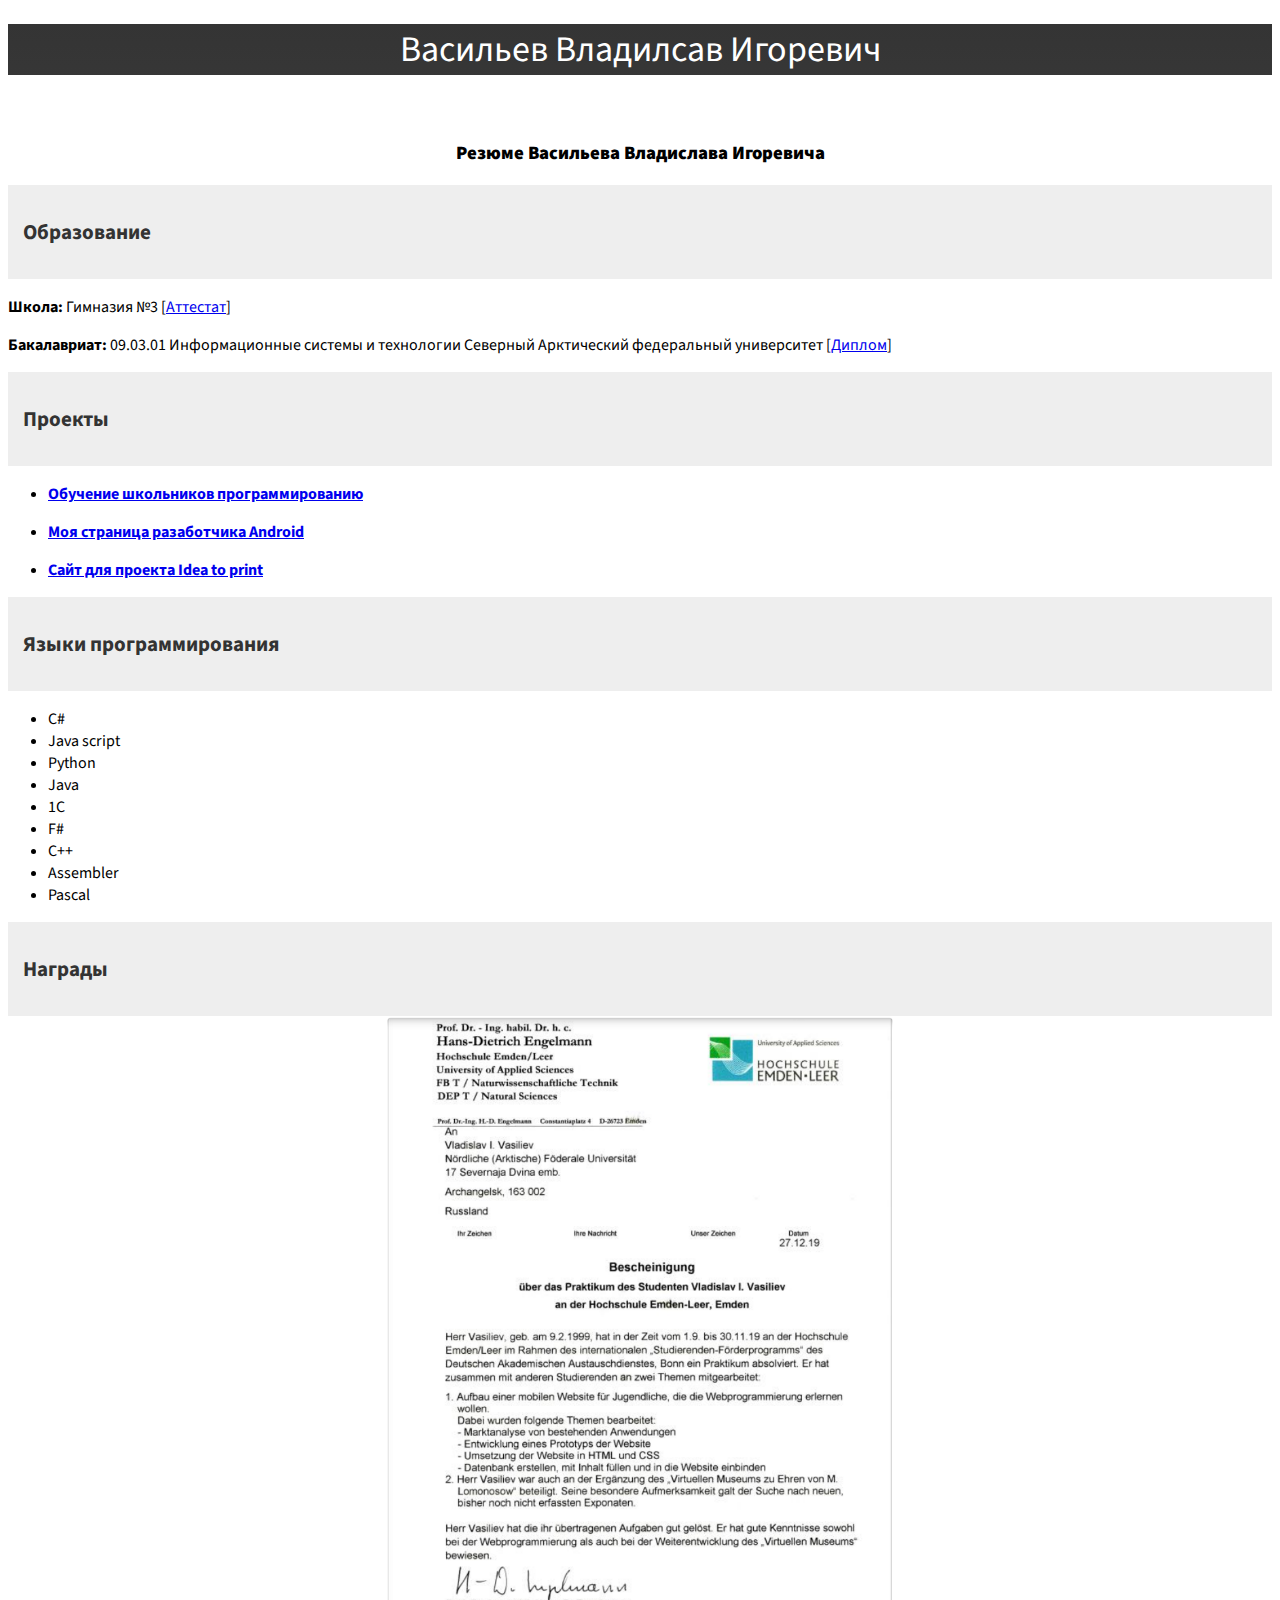
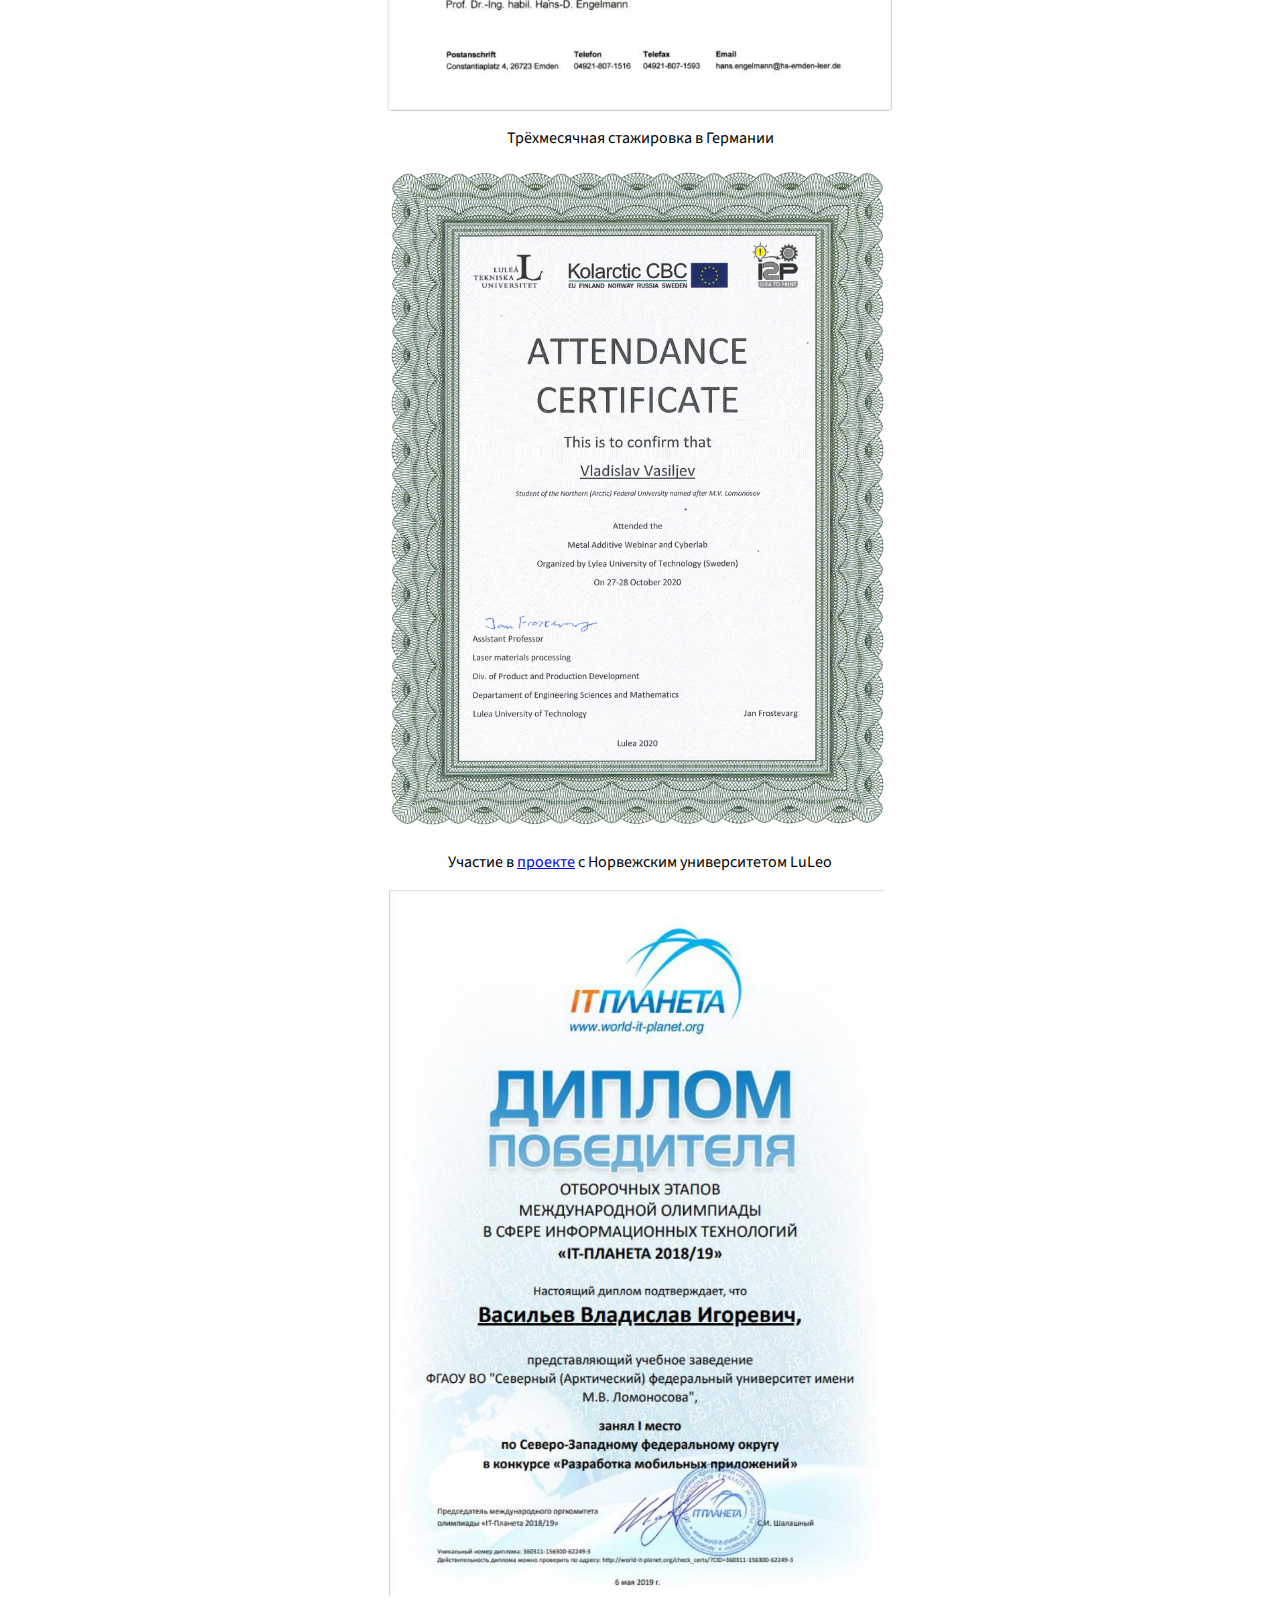
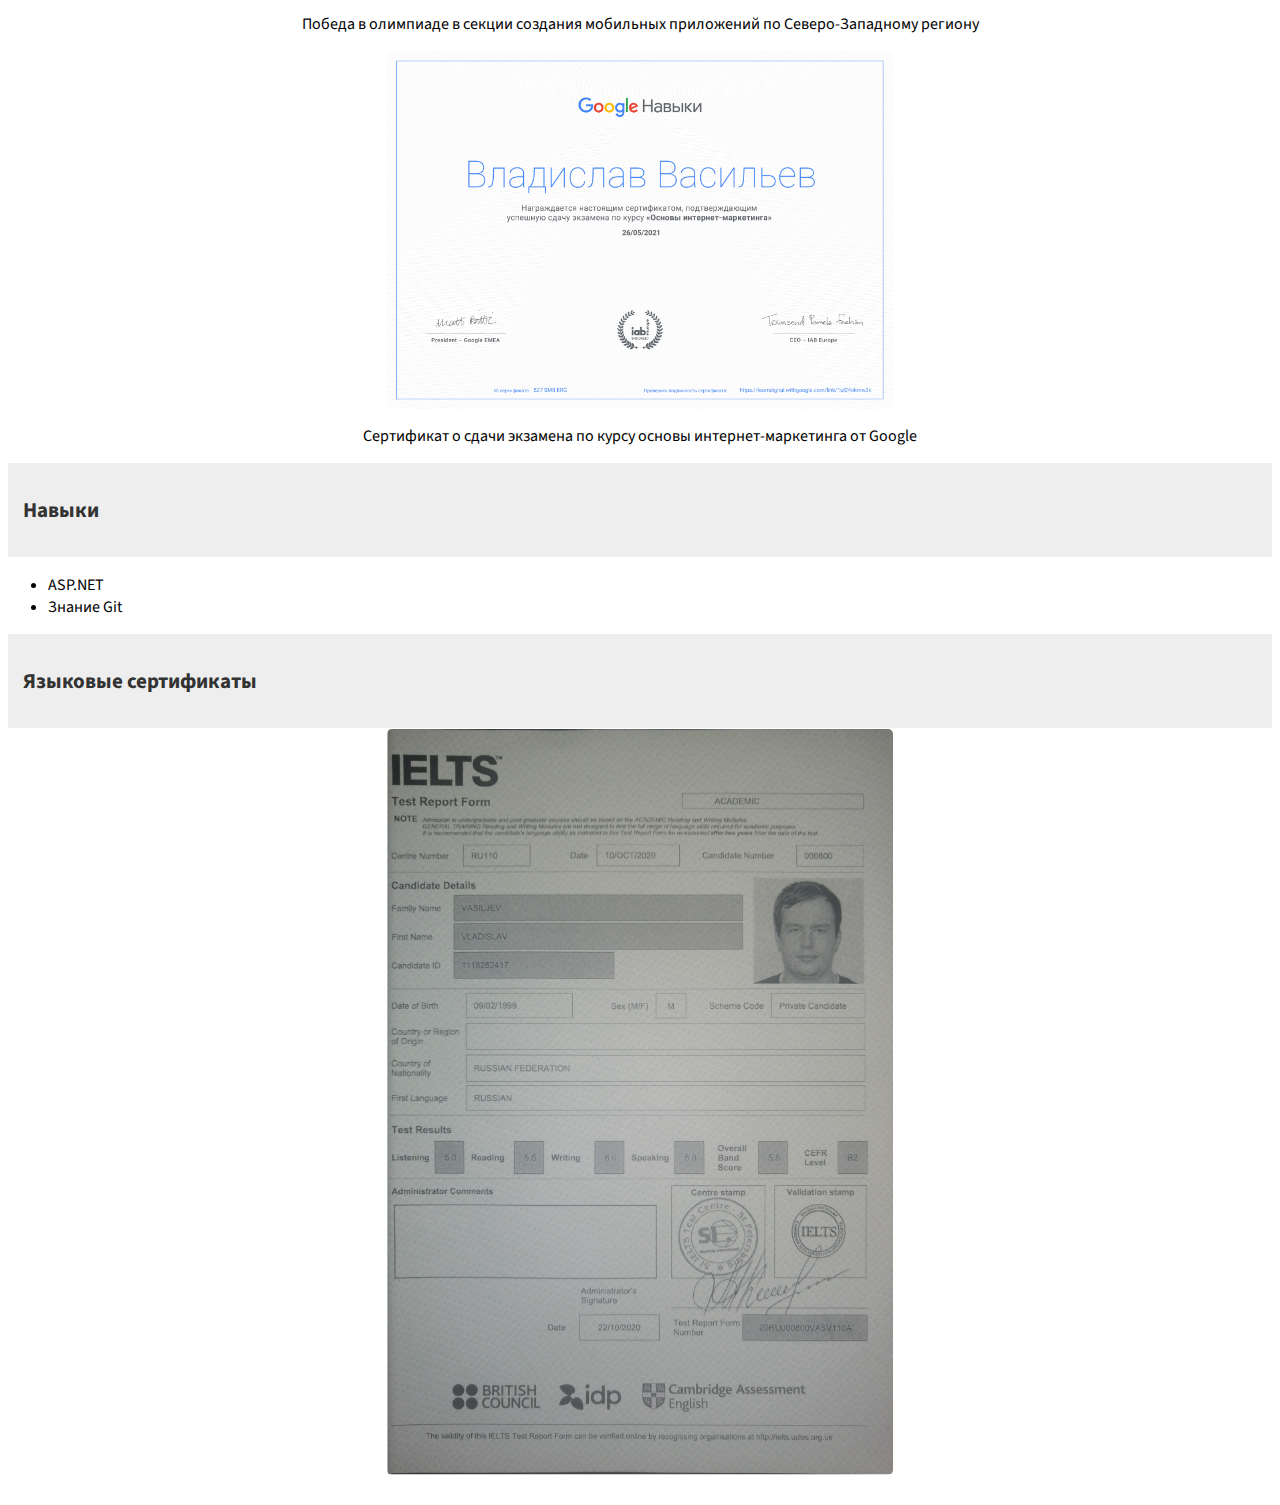
==== commit 47ccddcc: "*add knowledge ASP.net" ====
--- a/index.html
+++ b/index.html
@@ -6,166 +6,164 @@
     <title>Резюме Васильева Владислава</title>
     <link rel="icon" href="/img/cv.svg" type="image/png">
     <!-- CSS only -->
-    <link href="https://cdn.jsdelivr.net/npm/bootstrap@5.0.0-beta2/dist/css/bootstrap.min.css" rel="stylesheet"
-        integrity="sha384-BmbxuPwQa2lc/FVzBcNJ7UAyJxM6wuqIj61tLrc4wSX0szH/Ev+nYRRuWlolflfl" crossorigin="anonymous">
+    <link href="https://cdn.jsdelivr.net/npm/bootstrap@5.0.2/dist/css/bootstrap.min.css" rel="stylesheet"
+        integrity="sha384-EVSTQN3/azprG1Anm3QDgpJLIm9Nao0Yz1ztcQTwFspd3yD65VohhpuuCOmLASjC" crossorigin="anonymous">
     <link href="css.css" rel="stylesheet">
 </head>
 
 <body>
-    <main>
-        <div class="headership position-relative overflow-hidden p-3 p-md-5 text-center bg-light">
-            <div class="p-lg-5 mx-auto my-5">
-                <h1 class="display-4 fw-normal header-color">Васильев Владилсав Игоревич</h1>
-                <p class="lead fw-normal"></p>
+    <div class="headership position-relative overflow-hidden p-3 p-md-5 text-center bg-light">
+        <div class="p-lg-5 mx-auto my-5">
+            <h1 class="display-4 fw-normal header-color">Васильев Владилсав Игоревич</h1>
+            <p class="lead fw-normal"></p>
+        </div>
+    </div>
+
+    <div class="container">
+        <br>
+        <h3 align="center"><b>Резюме Васильева Владислава Игоревича</b></h3>
+        <section class="faq-container">
+
+            <input id="faq2a" name="faq2" type="checkbox" checked="checked" data-bs-toggle="collapse"
+                href="#multiCollapseExample1" role="button" aria-expanded="false" aria-controls="multiCollapseExample1">
+            <label for="faq2a">
+                <h3>Образование</h3>
+            </label>
+            <div class="col">
+                <div class="collapse multi-collapse" id="multiCollapseExample1">
+                    <div class="card card-body">
+                        <p><strong>Школа:</strong> Гимназия №3 [<a href="school.html">Аттестат</a>]</p>
+                        <p><strong>Бакалавриат:</strong> 09.03.01 Информационные системы и технологии Северный
+                            Арктический
+                            федеральный университет [<a href="university.html">Диплом</a>]</p>
+                    </div>
+                </div>
             </div>
-        </div>
 
+            <input id="faq2b" name="faq2" type="checkbox" checked="checked" data-bs-toggle="collapse"
+                href="#multiCollapseExample2" role="button" aria-expanded="false" aria-controls="multiCollapseExample2">
+            <label for="faq2b">
+                <h3>Проекты</h3>
+            </label>
+            <div class="col">
+                <div class="collapse multi-collapse" id="multiCollapseExample2">
+                    <div class="card card-body">
+                        <ul>
+                            <li>
+                                <p><strong><a href="https://ostfriesland-programmiert.firebaseapp.com/">
+                                            Обучение школьников программированию</a></strong></p>
+                            </li>
+                            <li>
+                                <p><strong><a
+                                            href="https://play.google.com/store/apps/dev?id=5804151805966242972&hl=ru&gl=US">
+                                            Моя страница разаботчика Android</a></strong></p>
+                            </li>
+                            <li>
+                                <p><strong><a href="https://i2metprint.com/">
+                                            Сайт для проекта Idea to print</a></strong></p>
+                            </li>
+                        </ul>
+                    </div>
+                </div>
+            </div>
 
-        <div class="container">
-            <br>
-            <h3 align="center"><b>Резюме Васильева Владислава Игоревича</b></h3>
-            <section class="faq-container">
+            <input id="faq2c" name="faq2" type="checkbox" data-bs-toggle="collapse" href="#multiCollapseExample3"
+                role="button" aria-expanded="false" aria-controls="multiCollapseExample3">
+            <label for="faq2c">
+                <h3>Языки программирования</h3>
+            </label>
+            <div class="col">
+                <div class="collapse multi-collapse" id="multiCollapseExample3">
+                    <div class="card card-body">
+                        <ul>
+                            <li>C#</li>
+                            <li>Java script</li>
+                            <li>Python</li>
+                            <li>Java</li>
+                            <li>1C</li>
+                            <li>F#</li>
+                            <li>C++</li>
+                            <li>Assembler</li>
+                            <li>Pascal</li>
+                        </ul>
+                    </div>
+                </div>
+            </div>
 
-                <input id="faq2a" name="faq2" type="checkbox" checked="checked" data-bs-toggle="collapse"
-                    href="#multiCollapseExample1" role="button" aria-expanded="false"
-                    aria-controls="multiCollapseExample1">
-                <label for="faq2a">
-                    <h3>Образование</h3>
-                </label>
-                <div class="col">
-                    <div class="collapse multi-collapse" id="multiCollapseExample1">
-                        <div class="card card-body">
-                            <p><strong>Школа:</strong> Гимназия №3 [<a href="school.html">Аттестат</a>]</p> 
-                            <p><strong>Бакалавриат:</strong> 09.03.01 Информационные системы и технологии Северный
-                                Арктический
-                                федеральный университет  [<a href="university.html">Диплом</a>]</p>
+            <input id="faq2d" name="faq2" type="checkbox" data-bs-toggle="collapse" href="#multiCollapseExample4"
+                role="button" aria-expanded="false" aria-controls="multiCollapseExample4">
+            <label for="faq2d">
+                <h3>Награды</h3>
+            </label>
+            <div class="col">
+                <div class="collapse multi-collapse" id="multiCollapseExample4">
+                    <div class="card card-body">
+                        <img id="myImg" src="img/GermanyIntership.png" width="40%" onclick="ImgClick(1)">
+                        <div id="myModal1" class="modal" onclick="Modal()">
+                            <img class="modal-content" id="img1" src="img/GermanyIntership.png">
+                        </div>
+                        <p align="center">Трёхмесячная стажировка в Германии</p>
+                        <img id="myImg" src="img/IdeaToProject.png" width="40%" onclick="ImgClick(2)">
+                        <div id="myModal2" class="modal" onclick="Modal()">
+                            <img class="modal-content" id="img2" src="img/IdeaToProject.png">
+                        </div>
+                        <p align="center">Участие в <a href="https://i2metprint.com/">проекте</a> с Норвежским
+                            университетом LuLeo</p>
+                        <img id="myImg" src="img/ITPlanet.png" width="40%" onclick="ImgClick(3)">
+                        <div id="myModal3" class="modal" onclick="Modal()">
+                            <img class="modal-content" id="img3" src="img/ITPlanet.png">
+                        </div>
+                        <p align="center">Победа в олимпиаде в секции создания мобильных приложений по Северо-Западному
+                            региону</p>
+                        <img id="myImg" src="img/GoogleMarketing.png" width="40%" onclick="ImgClick(4)">
+                        <div id="myModal4" class="modal" onclick="Modal()">
+                            <img class="modal-content" id="img4" src="img/GoogleMarketing.png">
+                        </div>
+                        <p align="center">Сертификат о сдачи экзамена по курсу основы интернет-маркетинга от Google</p>
+                    </div>
+                </div>
+            </div>
+
+            <input id="faq2e" name="faq2" type="checkbox" data-bs-toggle="collapse" href="#multiCollapseExample5"
+                role="button" aria-expanded="false" aria-controls="multiCollapseExample5">
+            <label for="faq2e">
+                <h3>Навыки</h3>
+            </label>
+            <div class="col">
+                <div class="collapse multi-collapse" id="multiCollapseExample5">
+                    <div class="card card-body">
+                        <ul>
+                            <li>ASP.NET</li>
+                            <li>Знание Git</li>
+                        </ul>
+                    </div>
+                </div>
+            </div>
+
+            <input id="faq2f" name="faq2" type="checkbox" data-bs-toggle="collapse" href="#multiCollapseExample6"
+                role="button" aria-expanded="false" aria-controls="multiCollapseExample6">
+            <label for="faq2f">
+                <h3>Языковые сертификаты</h3>
+            </label>
+            <div class="col">
+                <div class="collapse multi-collapse" id="multiCollapseExample6">
+                    <div class="card card-body">
+                        <img id="myImg" src="img/IELTS.png" width="40%" onclick="ImgClick(5)">
+                        <div id="myModal5" class="modal" onclick="Modal()">
+                            <img class="modal-content" id="img5" src="img/IELTS.png">
                         </div>
                     </div>
                 </div>
-
-                <input id="faq2b" name="faq2" type="checkbox" checked="checked" data-bs-toggle="collapse"
-                    href="#multiCollapseExample2" role="button" aria-expanded="false"
-                    aria-controls="multiCollapseExample2">
-                <label for="faq2b">
-                    <h3>Проекты</h3>
-                </label>
-                <div class="col">
-                    <div class="collapse multi-collapse" id="multiCollapseExample2">
-                        <div class="card card-body">
-                            <ul>
-                                <li>
-                                    <p><strong><a href="https://ostfriesland-programmiert.firebaseapp.com/">
-                                        Обучение школьников программированию</a></strong></p>
-                                </li>
-                                <li>
-                                    <p><strong><a
-                                                href="https://play.google.com/store/apps/dev?id=5804151805966242972&hl=ru&gl=US">
-                                                Моя страница разаботчика Android</a></strong></p>
-                                </li>
-                                <li>
-                                    <p><strong><a
-                                                href="https://i2metprint.com/">
-                                                Сайт для проекта Idea to print</a></strong></p>
-                                </li>
-                            </ul>
-                        </div>
-                    </div>
-                </div>
-
-                <input id="faq2c" name="faq2" type="checkbox" data-bs-toggle="collapse" href="#multiCollapseExample3"
-                    role="button" aria-expanded="false" aria-controls="multiCollapseExample3">
-                <label for="faq2c">
-                    <h3>Языки программирования</h3>
-                </label>
-                <div class="col">
-                    <div class="collapse multi-collapse" id="multiCollapseExample3">
-                        <div class="card card-body">
-                            <ul>
-                                <li>C#</li>
-                                <li>Java script</li>
-                                <li>Python</li>
-                                <li>Java</li>
-                                <li>1C</li>
-                                <li>F#</li>
-                                <li>C++</li>
-                                <li>Assembler</li>
-                                <li>Pascal</li>
-                            </ul>
-                        </div>
-                    </div>
-                </div>
-
-                <input id="faq2d" name="faq2" type="checkbox" data-bs-toggle="collapse" href="#multiCollapseExample4"
-                    role="button" aria-expanded="false" aria-controls="multiCollapseExample4">
-                <label for="faq2d">
-                    <h3>Награды</h3>
-                </label>
-                <div class="col">
-                    <div class="collapse multi-collapse" id="multiCollapseExample4">
-                        <div class="card card-body">
-                            <img id="myImg" src="img/GermanyIntership.png" width="40%" onclick="ImgClick(1)">
-                            <div id="myModal1" class="modal" onclick="Modal()">
-                                <img class="modal-content" id="img1" src="img/GermanyIntership.png">
-                            </div>
-                            <p align="center">Трёхмесячная стажировка в Германии</p>
-                            <img id="myImg" src="img/IdeaToProject.png" width="40%" onclick="ImgClick(2)">
-                            <div id="myModal2" class="modal" onclick="Modal()">
-                                <img class="modal-content" id="img2" src="img/IdeaToProject.png">
-                            </div>
-                            <p align="center">Участие в <a href="https://i2metprint.com/">проекте</a> с Норвежским университетом LuLeo</p>
-                            <img id="myImg" src="img/ITPlanet.png" width="40%" onclick="ImgClick(3)">
-                            <div id="myModal3" class="modal" onclick="Modal()">
-                                <img class="modal-content" id="img3" src="img/ITPlanet.png">
-                            </div>
-                            <p align="center">Победа в олимпиаде в секции создания мобильных приложений по Северо-Западному региону</p>
-                            <img id="myImg" src="img/GoogleMarketing.png" width="40%" onclick="ImgClick(4)">
-                            <div id="myModal4" class="modal" onclick="Modal()">
-                                <img class="modal-content" id="img4" src="img/GoogleMarketing.png">
-                            </div>
-                            <p align="center">Сертификат о сдачи экзамена по курсу основы интернет-маркетинга от Google</p>
-                        </div>
-                    </div>
-                </div>
-
-                <input id="faq2e" name="faq2" type="checkbox" data-bs-toggle="collapse" href="#multiCollapseExample5"
-                    role="button" aria-expanded="false" aria-controls="multiCollapseExample5">
-                <label for="faq2e">
-                    <h3>Навыки</h3>
-                </label>
-                <div class="col">
-                    <div class="collapse multi-collapse" id="multiCollapseExample5">
-                        <div class="card card-body">
-                            <ul>
-                                <li>Знание Git</li>
-                            </ul>
-                        </div>
-                    </div>
-                </div>
-
-                <input id="faq2f" name="faq2" type="checkbox" data-bs-toggle="collapse" href="#multiCollapseExample6"
-                    role="button" aria-expanded="false" aria-controls="multiCollapseExample6">
-                <label for="faq2f">
-                    <h3>Языковые сертификаты</h3>
-                </label>
-                <div class="col">
-                    <div class="collapse multi-collapse" id="multiCollapseExample6">
-                        <div class="card card-body">
-                            <img id="myImg" src="img/IELTS.png" width="40%" onclick="ImgClick(5)">
-                            <div id="myModal5" class="modal" onclick="Modal()">
-                                <img class="modal-content" id="img5" src="img/IELTS.png">
-                            </div>
-                        </div>
-                    </div>
-                </div>
-            </section>
-        </div>
-    </main>
+            </div>
+        </section>
+    </div>
     <!-- JavaScript Bundle with Popper -->
-    <script src="https://cdn.jsdelivr.net/npm/bootstrap@5.0.0-beta2/dist/js/bootstrap.bundle.min.js"
-        integrity="sha384-b5kHyXgcpbZJO/tY9Ul7kGkf1S0CWuKcCD38l8YkeH8z8QjE0GmW1gYU5S9FOnJ0" crossorigin="anonymous">
-    </script>
+    <script src="https://cdn.jsdelivr.net/npm/bootstrap@5.0.2/dist/js/bootstrap.bundle.min.js"
+        integrity="sha384-MrcW6ZMFYlzcLA8Nl+NtUVF0sA7MsXsP1UyJoMp4YLEuNSfAP+JcXn/tWtIaxVXM"
+        crossorigin="anonymous"></script>
     <script src="js.js">
     </script>
 
 </body>
+
 </html>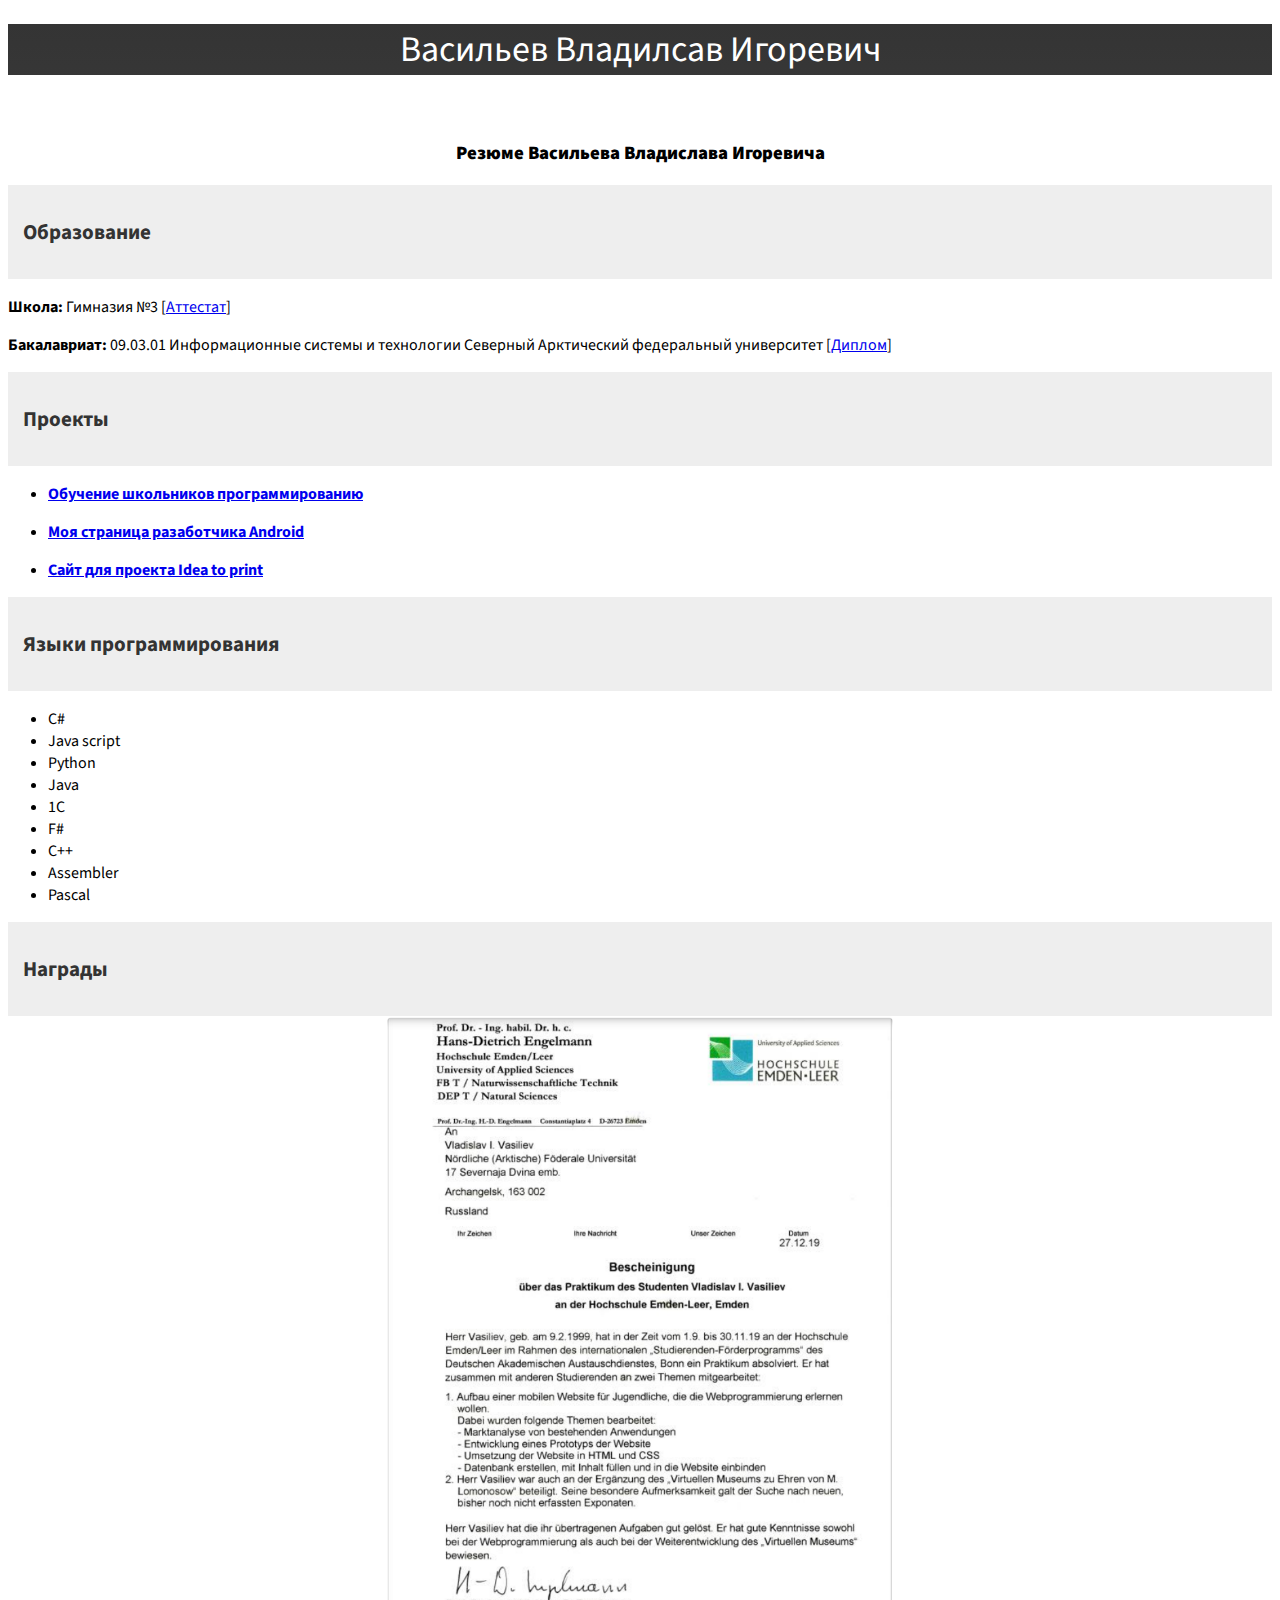
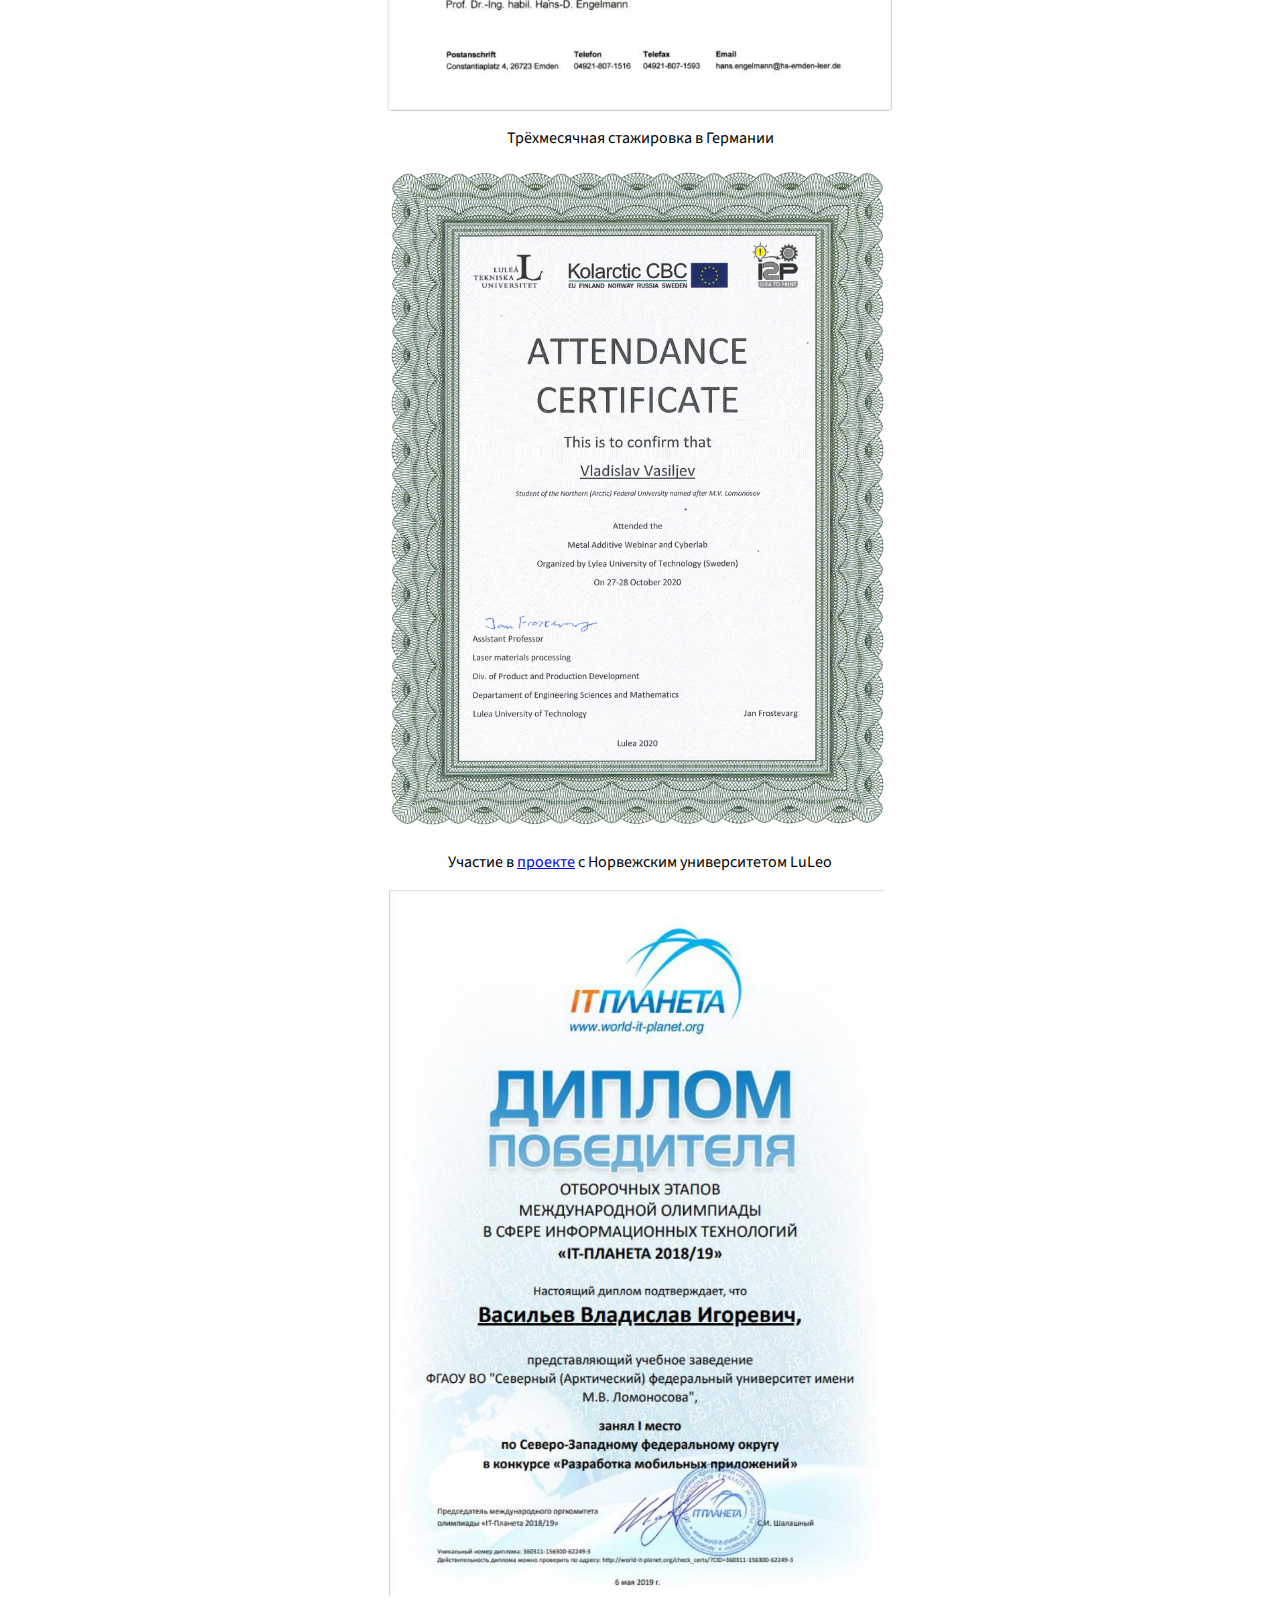
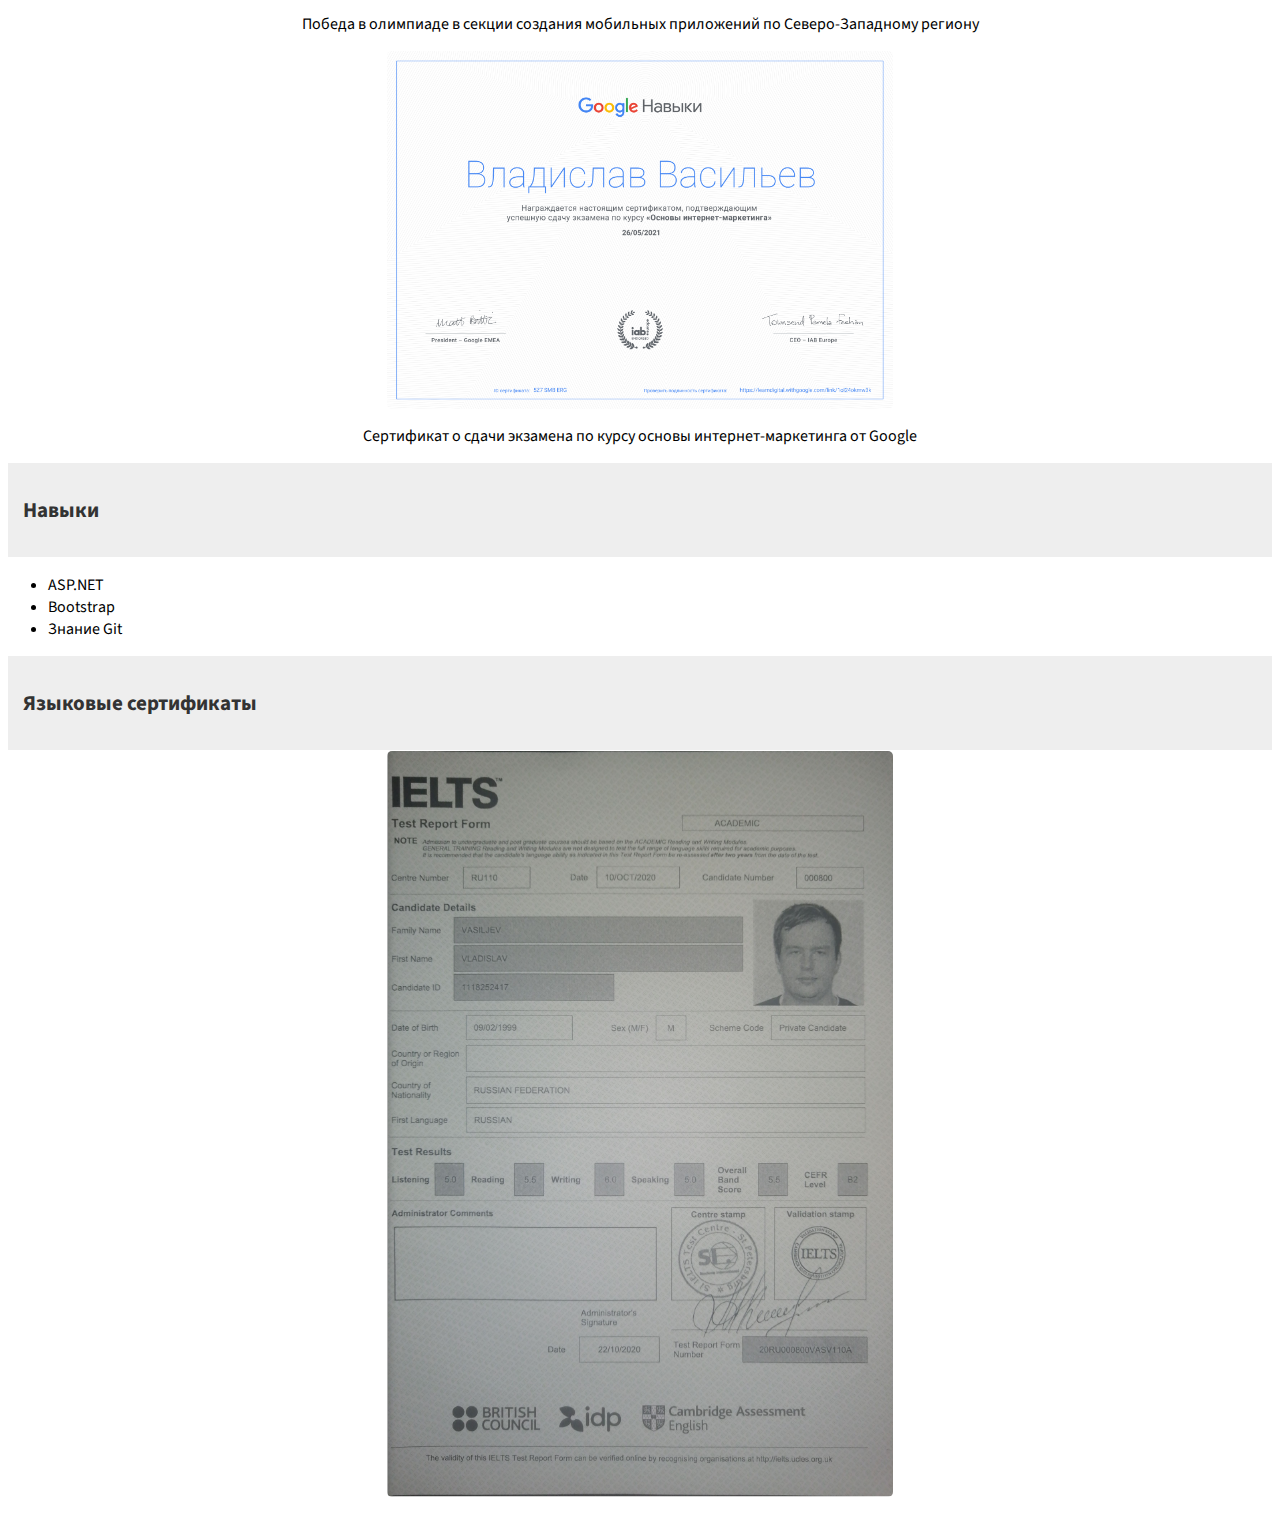
==== commit d3bd1bcd: "*add bootstrap knowladge" ====
--- a/index.html
+++ b/index.html
@@ -134,6 +134,7 @@
                     <div class="card card-body">
                         <ul>
                             <li>ASP.NET</li>
+                            <li>Bootstrap</li>
                             <li>Знание Git</li>
                         </ul>
                     </div>
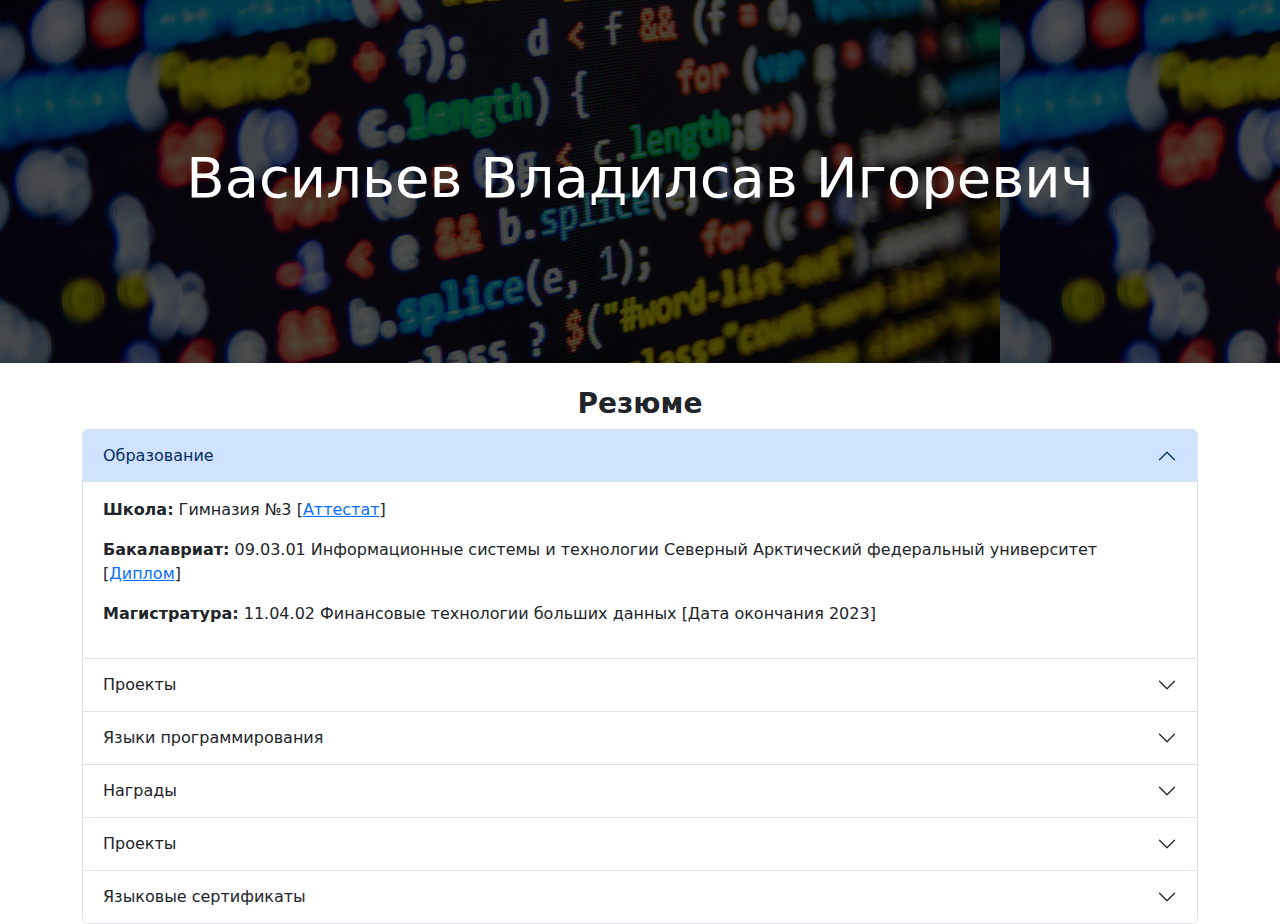
==== commit 7bb0dd2c: "merge summer 2022 v1" ====
--- a/index.html
+++ b/index.html
@@ -1,170 +1,163 @@
-<!DOCTYPE HTML PUBLIC "-//W3C//DTD HTML 4.01//EN" "http://www.w3.org/TR/html4/strict.dtd">
-<html>
-
-<head>
-    <meta http-equiv="Content-Type" content="text/html; charset=utf-8">
+<!doctype html>
+<html lang="en">
+  <head>
+    <meta charset="utf-8">
+    <meta name="viewport" content="width=device-width, initial-scale=1">
+    <link href="https://cdn.jsdelivr.net/npm/bootstrap@5.2.0-beta1/dist/css/bootstrap.min.css" rel="stylesheet">
     <title>Резюме Васильева Владислава</title>
     <link rel="icon" href="/img/cv.svg" type="image/png">
-    <!-- CSS only -->
-    <link href="https://cdn.jsdelivr.net/npm/bootstrap@5.0.2/dist/css/bootstrap.min.css" rel="stylesheet"
-        integrity="sha384-EVSTQN3/azprG1Anm3QDgpJLIm9Nao0Yz1ztcQTwFspd3yD65VohhpuuCOmLASjC" crossorigin="anonymous">
-    <link href="css.css" rel="stylesheet">
-</head>
+    <link href="imagezoom.css" rel="stylesheet">
+  </head>
+  <body>
 
-<body>
-    <div class="headership position-relative overflow-hidden p-3 p-md-5 text-center bg-light">
+
+    <div class="headership position-relative overflow-hidden p-3 p-md-5 text-center bg-light" style="
+    background-image: url('img/code.jpg');
+  ">
         <div class="p-lg-5 mx-auto my-5">
-            <h1 class="display-4 fw-normal header-color">Васильев Владилсав Игоревич</h1>
-            <p class="lead fw-normal"></p>
+            <h1 class="display-4 fw-normal header-color" style="color:white;">Васильев Владилсав Игоревич</h1>
         </div>
     </div>
+    
 
+    <br>
+    <h3 align="center"><b>Резюме</b></h3>
+    
     <div class="container">
-        <br>
-        <h3 align="center"><b>Резюме Васильева Владислава Игоревича</b></h3>
-        <section class="faq-container">
-
-            <input id="faq2a" name="faq2" type="checkbox" checked="checked" data-bs-toggle="collapse"
-                href="#multiCollapseExample1" role="button" aria-expanded="false" aria-controls="multiCollapseExample1">
-            <label for="faq2a">
-                <h3>Образование</h3>
-            </label>
-            <div class="col">
-                <div class="collapse multi-collapse" id="multiCollapseExample1">
-                    <div class="card card-body">
-                        <p><strong>Школа:</strong> Гимназия №3 [<a href="school.html">Аттестат</a>]</p>
+        <div class="accordion" id="accordionPanelsStayOpenExample">
+        <div class="accordion-item">
+            <h2 class="accordion-header" id="panelsStayOpen-headingOne">
+            <button class="accordion-button" type="button" data-bs-toggle="collapse" data-bs-target="#panelsStayOpen-collapseOne" aria-expanded="true" aria-controls="panelsStayOpen-collapseOne">
+                Образование
+            </button>
+            </h2>
+            <div id="panelsStayOpen-collapseOne" class="accordion-collapse collapse show" aria-labelledby="panelsStayOpen-headingOne" style="">
+            <div class="accordion-body">
+                <p><strong>Школа:</strong> Гимназия №3 [<a href="school.html">Аттестат</a>]</p>
                         <p><strong>Бакалавриат:</strong> 09.03.01 Информационные системы и технологии Северный
                             Арктический
                             федеральный университет [<a href="university.html">Диплом</a>]</p>
-                    </div>
+                        <p><strong>Магистратура:</strong> 11.04.02 Финансовые технологии больших данных [Дата окончания 2023]</p>
+            </div>
+            </div>
+        </div>
+        <div class="accordion-item">
+            <h2 class="accordion-header" id="panelsStayOpen-headingTwo">
+            <button class="accordion-button collapsed" type="button" data-bs-toggle="collapse" data-bs-target="#panelsStayOpen-collapseTwo" aria-expanded="false" aria-controls="panelsStayOpen-collapseTwo">
+                Проекты
+            </button>
+            </h2>
+            <div id="panelsStayOpen-collapseTwo" class="accordion-collapse collapse" aria-labelledby="panelsStayOpen-headingTwo" style="">
+            <div class="accordion-body">
+                <ul>
+                    <li>
+                        <p><strong><a href="https://ostfriesland-programmiert.firebaseapp.com/">
+                                    Обучение школьников программированию</a></strong></p>
+                    </li>
+                    <li>
+                        <p><strong><a
+                                    href="https://play.google.com/store/apps/dev?id=5804151805966242972&hl=ru&gl=US">
+                                    Моя страница разаботчика Android</a></strong></p>
+                    </li>
+                    <li>
+                        <p><strong><a href="https://i2metprint.com/">
+                                    Сайт для проекта Idea to print</a></strong></p>
+                    </li>
+                </ul>
+            </div>
+            </div>
+        </div>
+        <div class="accordion-item">
+            <h2 class="accordion-header" id="panelsStayOpen-headingThree">
+            <button class="accordion-button collapsed" type="button" data-bs-toggle="collapse" data-bs-target="#panelsStayOpen-collapseThree" aria-expanded="false" aria-controls="panelsStayOpen-collapseThree">
+                Языки программирования
+            </button>
+            </h2>
+            <div id="panelsStayOpen-collapseThree" class="accordion-collapse collapse" aria-labelledby="panelsStayOpen-headingThree" style="">
+            <div class="accordion-body">
+                <ul>
+                    <li>C#</li>
+                    <li>Java script</li>
+                    <li>Python</li>
+                    <li>Java</li>
+                    <li>1C</li>
+                    <li>F#</li>
+                    <li>C++</li>
+                    <li>Assembler</li>
+                    <li>Pascal</li>
+                </ul>
+            </div>
+            </div>
+        </div>
+        <div class="accordion-item">
+            <h2 class="accordion-header" id="panelsStayOpen-headingFour">
+            <button class="accordion-button collapsed" type="button" data-bs-toggle="collapse" data-bs-target="#panelsStayOpen-collapseFour" aria-expanded="false" aria-controls="panelsStayOpen-collapseFour">
+                Награды
+            </button>
+            </h2>
+            <div id="panelsStayOpen-collapseFour" class="accordion-collapse collapse" aria-labelledby="panelsStayOpen-headingFour" style="">
+            <div class="accordion-body">
+                <img id="myImg" src="img/GermanyIntership.png" width="40%" onclick="ImgClick(1)">
+                <div id="myModal1" class="modal" onclick="Modal()">
+                    <img class="modal-content" id="img1" src="img/GermanyIntership.png">
                 </div>
+                <p align="center">Трёхмесячная стажировка в Германии</p>
+                <img id="myImg" src="img/IdeaToProject.png" width="40%" onclick="ImgClick(2)">
+                <div id="myModal2" class="modal" onclick="Modal()">
+                    <img class="modal-content" id="img2" src="img/IdeaToProject.png">
+                </div>
+                <p align="center">Участие в <a href="https://i2metprint.com/">проекте</a> с Норвежским
+                    университетом LuLeo</p>
+                <img id="myImg" src="img/ITPlanet.png" width="40%" onclick="ImgClick(3)">
+                <div id="myModal3" class="modal" onclick="Modal()">
+                    <img class="modal-content" id="img3" src="img/ITPlanet.png">
+                </div>
+                <p align="center">Победа в олимпиаде в секции создания мобильных приложений по Северо-Западному
+                    региону</p>
+                <img id="myImg" src="img/GoogleMarketing.png" width="40%" onclick="ImgClick(4)">
+                <div id="myModal4" class="modal" onclick="Modal()">
+                    <img class="modal-content" id="img4" src="img/GoogleMarketing.png">
+                </div>
+                <p align="center">Сертификат о сдачи экзамена по курсу основы интернет-маркетинга от Google</p>
             </div>
-
-            <input id="faq2b" name="faq2" type="checkbox" checked="checked" data-bs-toggle="collapse"
-                href="#multiCollapseExample2" role="button" aria-expanded="false" aria-controls="multiCollapseExample2">
-            <label for="faq2b">
-                <h3>Проекты</h3>
-            </label>
-            <div class="col">
-                <div class="collapse multi-collapse" id="multiCollapseExample2">
-                    <div class="card card-body">
-                        <ul>
-                            <li>
-                                <p><strong><a href="https://ostfriesland-programmiert.firebaseapp.com/">
-                                            Обучение школьников программированию</a></strong></p>
-                            </li>
-                            <li>
-                                <p><strong><a
-                                            href="https://play.google.com/store/apps/dev?id=5804151805966242972&hl=ru&gl=US">
-                                            Моя страница разаботчика Android</a></strong></p>
-                            </li>
-                            <li>
-                                <p><strong><a href="https://i2metprint.com/">
-                                            Сайт для проекта Idea to print</a></strong></p>
-                            </li>
-                        </ul>
-                    </div>
-                </div>
             </div>
-
-            <input id="faq2c" name="faq2" type="checkbox" data-bs-toggle="collapse" href="#multiCollapseExample3"
-                role="button" aria-expanded="false" aria-controls="multiCollapseExample3">
-            <label for="faq2c">
-                <h3>Языки программирования</h3>
-            </label>
-            <div class="col">
-                <div class="collapse multi-collapse" id="multiCollapseExample3">
-                    <div class="card card-body">
-                        <ul>
-                            <li>C#</li>
-                            <li>Java script</li>
-                            <li>Python</li>
-                            <li>Java</li>
-                            <li>1C</li>
-                            <li>F#</li>
-                            <li>C++</li>
-                            <li>Assembler</li>
-                            <li>Pascal</li>
-                        </ul>
-                    </div>
-                </div>
+        </div>
+        <div class="accordion-item">
+            <h2 class="accordion-header" id="panelsStayOpen-headingFive">
+            <button class="accordion-button collapsed" type="button" data-bs-toggle="collapse" data-bs-target="#panelsStayOpen-collapseFive" aria-expanded="false" aria-controls="panelsStayOpen-collapseFive">
+                Проекты
+            </button>
+            </h2>
+            <div id="panelsStayOpen-collapseFive" class="accordion-collapse collapse" aria-labelledby="panelsStayOpen-headingFive" style="">
+            <div class="accordion-body">
+                <ul>
+                    <li>ASP.NET</li>
+                    <li>Bootstrap</li>
+                    <li>Знание Git</li>
+                </ul>
             </div>
-
-            <input id="faq2d" name="faq2" type="checkbox" data-bs-toggle="collapse" href="#multiCollapseExample4"
-                role="button" aria-expanded="false" aria-controls="multiCollapseExample4">
-            <label for="faq2d">
-                <h3>Награды</h3>
-            </label>
-            <div class="col">
-                <div class="collapse multi-collapse" id="multiCollapseExample4">
-                    <div class="card card-body">
-                        <img id="myImg" src="img/GermanyIntership.png" width="40%" onclick="ImgClick(1)">
-                        <div id="myModal1" class="modal" onclick="Modal()">
-                            <img class="modal-content" id="img1" src="img/GermanyIntership.png">
-                        </div>
-                        <p align="center">Трёхмесячная стажировка в Германии</p>
-                        <img id="myImg" src="img/IdeaToProject.png" width="40%" onclick="ImgClick(2)">
-                        <div id="myModal2" class="modal" onclick="Modal()">
-                            <img class="modal-content" id="img2" src="img/IdeaToProject.png">
-                        </div>
-                        <p align="center">Участие в <a href="https://i2metprint.com/">проекте</a> с Норвежским
-                            университетом LuLeo</p>
-                        <img id="myImg" src="img/ITPlanet.png" width="40%" onclick="ImgClick(3)">
-                        <div id="myModal3" class="modal" onclick="Modal()">
-                            <img class="modal-content" id="img3" src="img/ITPlanet.png">
-                        </div>
-                        <p align="center">Победа в олимпиаде в секции создания мобильных приложений по Северо-Западному
-                            региону</p>
-                        <img id="myImg" src="img/GoogleMarketing.png" width="40%" onclick="ImgClick(4)">
-                        <div id="myModal4" class="modal" onclick="Modal()">
-                            <img class="modal-content" id="img4" src="img/GoogleMarketing.png">
-                        </div>
-                        <p align="center">Сертификат о сдачи экзамена по курсу основы интернет-маркетинга от Google</p>
-                    </div>
-                </div>
             </div>
-
-            <input id="faq2e" name="faq2" type="checkbox" data-bs-toggle="collapse" href="#multiCollapseExample5"
-                role="button" aria-expanded="false" aria-controls="multiCollapseExample5">
-            <label for="faq2e">
-                <h3>Навыки</h3>
-            </label>
-            <div class="col">
-                <div class="collapse multi-collapse" id="multiCollapseExample5">
-                    <div class="card card-body">
-                        <ul>
-                            <li>ASP.NET</li>
-                            <li>Bootstrap</li>
-                            <li>Знание Git</li>
-                        </ul>
-                    </div>
-                </div>
-            </div>
-
-            <input id="faq2f" name="faq2" type="checkbox" data-bs-toggle="collapse" href="#multiCollapseExample6"
-                role="button" aria-expanded="false" aria-controls="multiCollapseExample6">
-            <label for="faq2f">
-                <h3>Языковые сертификаты</h3>
-            </label>
-            <div class="col">
-                <div class="collapse multi-collapse" id="multiCollapseExample6">
-                    <div class="card card-body">
-                        <img id="myImg" src="img/IELTS.png" width="40%" onclick="ImgClick(5)">
+        </div>
+        <div class="accordion-item">
+            <h2 class="accordion-header" id="panelsStayOpen-headingSix">
+            <button class="accordion-button collapsed" type="button" data-bs-toggle="collapse" data-bs-target="#panelsStayOpen-collapseSix" aria-expanded="false" aria-controls="panelsStayOpen-collapseSix">
+                Языковые сертификаты
+            </button>
+            </h2>
+            <div id="panelsStayOpen-collapseSix" class="accordion-collapse collapse" aria-labelledby="panelsStayOpen-headingSix" style="">
+            <div class="accordion-body">
+                <img id="myImg" src="img/IELTS.png" width="40%" onclick="ImgClick(5)">
                         <div id="myModal5" class="modal" onclick="Modal()">
                             <img class="modal-content" id="img5" src="img/IELTS.png">
                         </div>
-                    </div>
-                </div>
             </div>
-        </section>
+            </div>
+        </div>
+        </div>
     </div>
-    <!-- JavaScript Bundle with Popper -->
-    <script src="https://cdn.jsdelivr.net/npm/bootstrap@5.0.2/dist/js/bootstrap.bundle.min.js"
-        integrity="sha384-MrcW6ZMFYlzcLA8Nl+NtUVF0sA7MsXsP1UyJoMp4YLEuNSfAP+JcXn/tWtIaxVXM"
-        crossorigin="anonymous"></script>
-    <script src="js.js">
-    </script>
-
+    
+    <!-- End Example Code -->
+    <script src="https://cdn.jsdelivr.net/npm/bootstrap@5.2.0-beta1/dist/js/bootstrap.bundle.min.js"></script>
+    <script src="js.js"></script>
 </body>
-
 </html>--- a/imagezoom.css
+++ b/imagezoom.css
@@ -0,0 +1,126 @@
+/* image zoom */
+#myImg {
+    border-radius: 5px;
+    cursor: pointer;
+    transition: 0.3s;
+    display: block;
+    margin-left: auto;
+    margin-right: auto
+}
+
+#myImg:hover {
+    opacity: 0.7;
+}
+
+/* The Modal (background) */
+.modal {
+    display: none;
+    /* Hidden by default */
+    position: fixed;
+    /* Stay in place */
+    z-index: 1;
+    /* Sit on top */
+    padding-top: 100px;
+    /* Location of the box */
+    left: 0;
+    top: 0;
+    width: 100%;
+    /* Full width */
+    height: 100%;
+    /* Full height */
+    overflow: auto;
+    /* Enable scroll if needed */
+    background-color: rgb(0, 0, 0);
+    /* Fallback color */
+    background-color: rgba(0, 0, 0, 0.9);
+    /* Black w/ opacity */
+}
+
+/* Modal Content (image) */
+.modal-content {
+    margin: auto;
+    display: block;
+    width: 75%;
+    /* //max-width: 75%; */
+}
+
+/* Caption of Modal Image */
+#caption {
+    margin: auto;
+    display: block;
+    width: 80%;
+    max-width: 700px;
+    text-align: center;
+    color: #ccc;
+    padding: 10px 0;
+    height: 150px;
+}
+
+/* Add Animation */
+.modal-content,
+#caption {
+    -webkit-animation-name: zoom;
+    -webkit-animation-duration: 0.6s;
+    animation-name: zoom;
+    animation-duration: 0.6s;
+}
+
+.out {
+    animation-name: zoom-out;
+    animation-duration: 0.6s;
+}
+
+@-webkit-keyframes zoom {
+    from {
+        -webkit-transform: scale(1)
+    }
+
+    to {
+        -webkit-transform: scale(2)
+    }
+}
+
+@keyframes zoom {
+    from {
+        transform: scale(0.4)
+    }
+
+    to {
+        transform: scale(1)
+    }
+}
+
+@keyframes zoom-out {
+    from {
+        transform: scale(1)
+    }
+
+    to {
+        transform: scale(0)
+    }
+}
+
+/* The Close Button */
+.close {
+    position: absolute;
+    top: 15px;
+    right: 35px;
+    color: #f1f1f1;
+    font-size: 40px;
+    font-weight: bold;
+    transition: 0.3s;
+}
+
+.close:hover,
+.close:focus {
+    color: #bbb;
+    text-decoration: none;
+    cursor: pointer;
+}
+
+/* 100% Image Width on Smaller Screens */
+@media only screen and (max-width: 700px) {
+    .modal-content {
+        width: 100%;
+    }
+}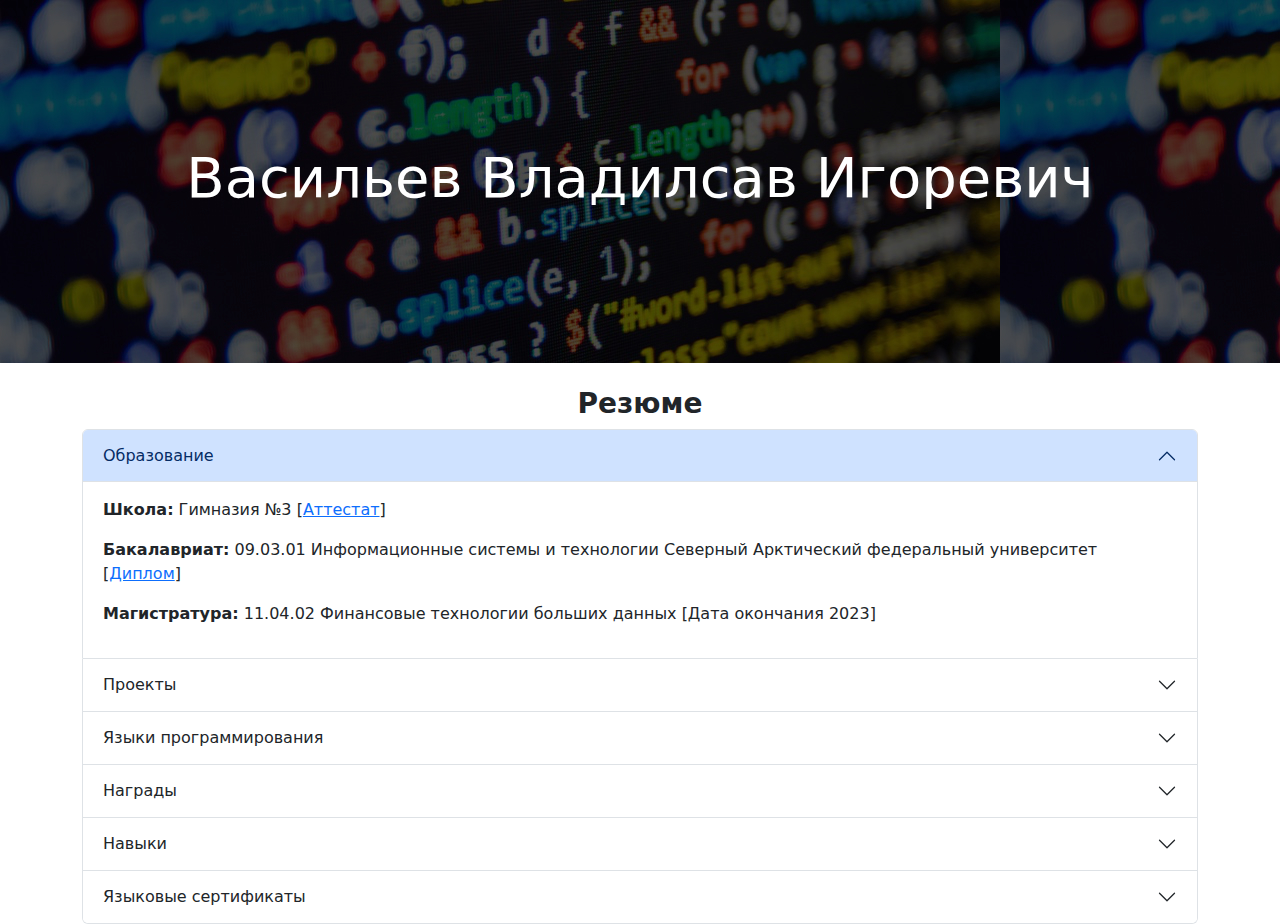
==== commit 19cf8764: "Change Projects to habbits" ====
--- a/index.html
+++ b/index.html
@@ -125,7 +125,7 @@
         <div class="accordion-item">
             <h2 class="accordion-header" id="panelsStayOpen-headingFive">
             <button class="accordion-button collapsed" type="button" data-bs-toggle="collapse" data-bs-target="#panelsStayOpen-collapseFive" aria-expanded="false" aria-controls="panelsStayOpen-collapseFive">
-                Проекты
+                Навыки
             </button>
             </h2>
             <div id="panelsStayOpen-collapseFive" class="accordion-collapse collapse" aria-labelledby="panelsStayOpen-headingFive" style="">
@@ -160,4 +160,4 @@
     <script src="https://cdn.jsdelivr.net/npm/bootstrap@5.2.0-beta1/dist/js/bootstrap.bundle.min.js"></script>
     <script src="js.js"></script>
 </body>
-</html>+</html>
